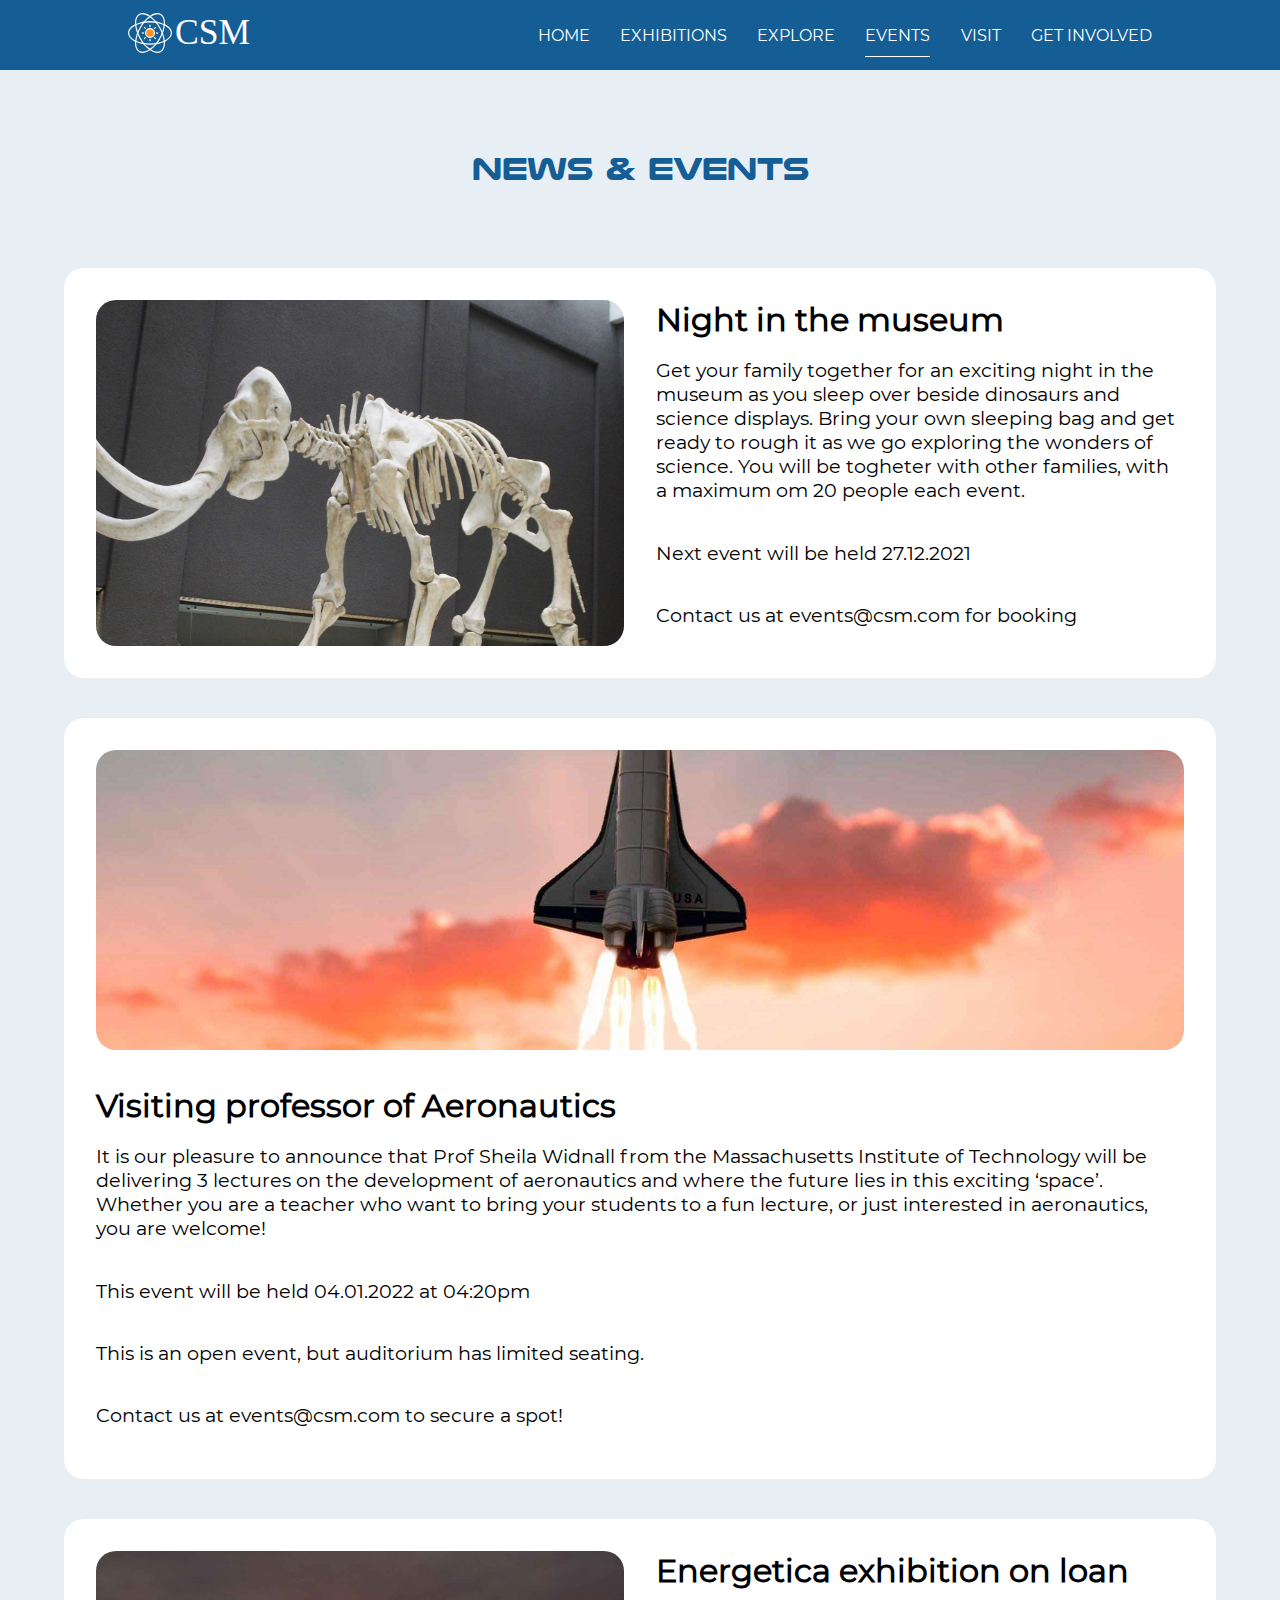
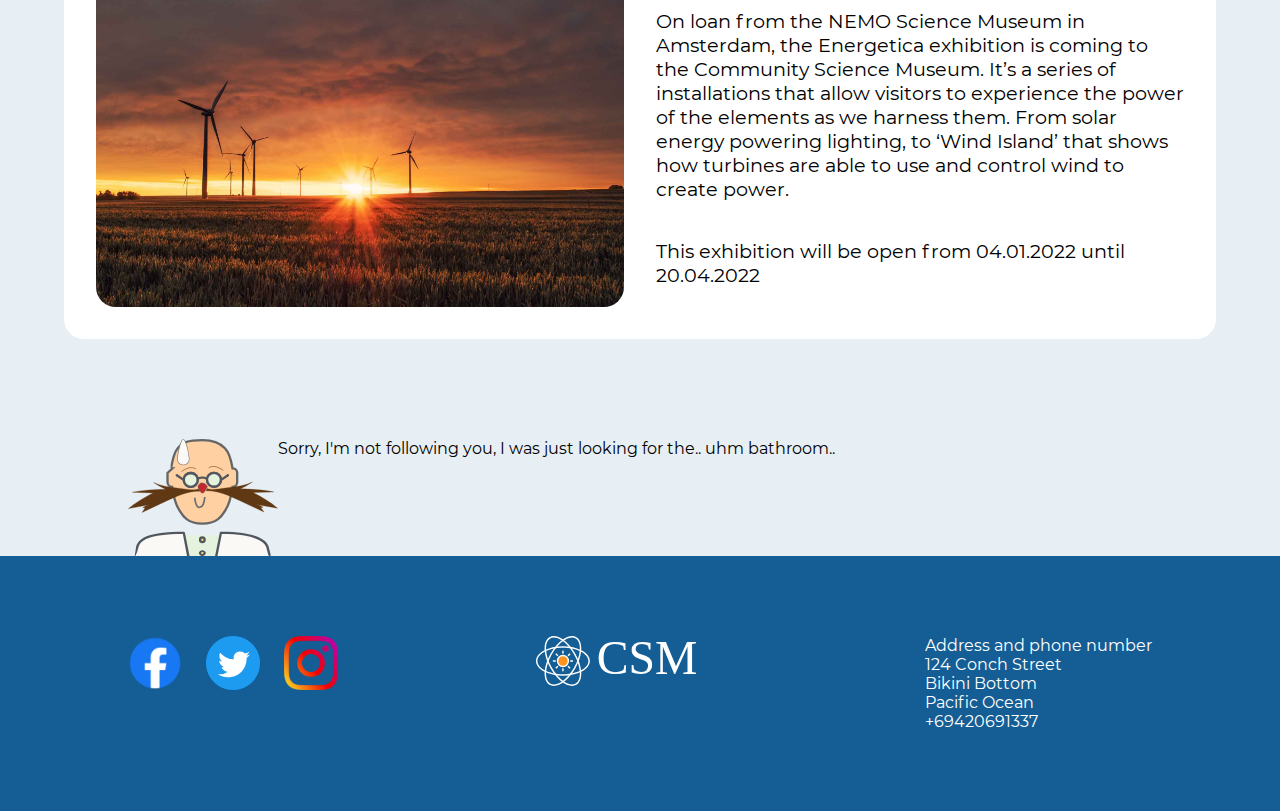
==== events.html @ e1aeaed3 "fuck" ====
<!DOCTYPE html>
<html lang="en">
<head>
    <meta charset="UTF-8">
    <meta http-equiv="X-UA-Compatible" content="IE=edge">
    <meta name="viewport" content="width=device-width, initial-scale=1.0">
    <meta name="description" content="Community science museum events page"/>
    <title>Community Science Museum | Events </title>
    <link rel="stylesheet" href="/stylesheet.css">
</head>
<body>
    <header>
        <a href="/index.html" class="logo"><img src="/svg/logo-1.svg" alt="csm logo"></a>
        <label for="checkbox" class="hamburger-icon"><img src="/svg/hamburger.svg" alt="hamburger menu"></label>
        <input type="checkbox" id="checkbox" name="checkbox">
        <nav>
            <ul class="nav-links">
                <li><a href="/index.html">Home</a></li>
                <li><a href="/exhibitions.html">Exhibitions</a></li>
                <li><a href="/explore.html">Explore</a></li>
                <li><a class="current" href="/events.html">Events</a></li>
                <li><a href="/visit.html">Visit</a></li>
                <li><a href="/get-involved.html">Get involved</a></li>
            </ul>
        </nav>
    </header>
    <section class="events-page">
        <h1>News & Events</h1>
        <div class="events-container">
            <div class="event-card-wrapper">
                <div class="night-at-museum events-card">
                    <div class="event-card-img">
                        <img src="/images/night-at-museum.jpg" alt="Skeleton of a mammuth">
                    </div>
                    <div class="events-text-wrap">
                        <h3>Night in the museum</h3>
                        <p>Get your family together for an exciting night in the museum as you sleep over beside dinosaurs and science displays. Bring your own sleeping bag and get ready to rough it as we go exploring the wonders of science. You will be togheter with other families, with a maximum om 20 people each event.</p>
                        <p>Next event will be held 27.12.2021</p>
                        <p>Contact us at events@csm.com for booking</p>
                    </div>
                </div>
                <div class="events-card visit-prof">
                    <div class="event-card-img visit-prof-img">
                        <img src="/images/visiting-prof.jpg" alt="Picture of a rocket">
                    </div>
                    <div class="events-text-wrap">
                        <h3>Visiting professor of Aeronautics</h3>
                       <p>It is our pleasure to announce that Prof Sheila Widnall from the Massachusetts Institute of Technology will be delivering 3 lectures on the development of aeronautics and where the future lies in this exciting ‘space’.
                        Whether you are a teacher who want to bring your students to a fun lecture, or just interested in aeronautics, you are welcome! </p>
                        <p>This event will be held 04.01.2022 at 04:20pm</p>
                        <p>This is an open event, but auditorium has limited seating.</p>
                        <p>Contact us at events@csm.com to secure a spot!</p>
                    </div>
                </div>
                <div class="events-card">
                    <div class="event-card-img">
                        <img src="/images/energy.jpg" alt="Skeleton of a mammuth">
                    </div>
                    <div class="events-text-wrap">
                        <h3>Energetica exhibition on loan</h3>
                        <p>On loan from the NEMO Science Museum in Amsterdam, the Energetica exhibition is coming to 
                            the Community Science Museum. It’s a series of installations that allow visitors to experience the 
                            power of the elements as we harness them. From solar energy powering lighting, to ‘Wind Island’ 
                            that shows how turbines are able to use and control wind to create power.</p>
                        <p>This exhibition will be open from 04.01.2022 until 20.04.2022</p>
                    </div>
                </div>
            </div>
        </div>
        <div class="dr-egghead-events">
            <img src="/svg/egghead-swetting.svg" alt="Drawing of Dr. Egghead">
            <p>Sorry, I'm not following you, I was just looking for the.. uhm bathroom..</p>
        </div>
    </section>
    <footer>
        <div class="footer-wrap">
            <div class="social-media-flex">
                <img src="/svg/f_logo_RGB-Blue_58.svg" alt="Facebook icon">
                <img src="/svg/Twitter social icons - circle - blue.svg" alt="Twitter icon">
                <img src="/svg/Instagram_Glyph_Gradient_RGB.svg" alt="Instagram icon">
            </div>
            <a href="/index.html"><img src="/svg/logo.svg" alt="Picture of CSM logo"></a>
            <div class="footer-text-wrap">
                <p>Address and phone number</p>
                <p>124 Conch Street</p>
                <p>Bikini Bottom</p>
                <p>Pacific Ocean</p>
                <p>+69420691337</p>
            </div>
        </div>
    </footer>
</body>
</html>
---- stylesheet.css ----
@font-face {
    font-family: 'nulshock';
    src: url(../fonts/nulshock\ bd.ttf);
}

@font-face {
    font-family: 'Montserrat';
    src: url(../fonts/Montserrat-Regular.ttf);
}

* {
    margin: 0;
    padding: 0;
    box-sizing: border-box;
    text-decoration: none;
    list-style: none;
}

li, a  {
    font-family: 'Montserrat';
    color: white;
    text-decoration: none;
    text-transform: uppercase;
}

p {
    font-family: 'Montserrat';
    color: white;
}

h1 {
    font-family: 'nulshock';
}

h2, .h1-blue {
    font-family: 'nulshock';
    font-size: 24px;
    color: #145E95;
}

h3 {
    font-family: 'Montserrat';
}

body {
    min-height: 100vh;
    width: 100%;
    overflow-x: hidden;
}

.email-underline {
    text-decoration: underline;
}

/* HEADER NAV */

header {
    background-color: #145E95;
    height: 70px;
    display: flex;
    align-items: center;
    justify-content: space-between;
    padding: 0 10%;
    position: relative;
  }

  .logo img {
      height: 40px;
  }
  
  nav {
    position: absolute;
    top: 70px;
    background: #145E95;
    width: 100%;  
    display: none;
    z-index: 1000;
    margin-left: -10%;
  }
  
  .nav-links {
      text-align: center;
      display: flex;
      flex-direction: column;
  }

  .nav-links a {
      padding: 12px 0px 11px;
      display: inline-block;
      width: 100%;
      height: 100%; 
  }

  .nav-links a:hover {
      border-bottom: 1px solid white;
  }

  .current {
    border-bottom: 1px solid white;
  }

  nav li {
    display: block;
    padding: 30px 30px;
  }

  #checkbox {
      display: none;
  }
  
  #checkbox:checked ~ nav {
    display: block;
  }

/* HOMEPAGE */

/* HOMEPAGE HERO */

.hero-home {
    background-color: #145E95;
    background-image: url(/images/bg-home.jpg);
    height: 715px;
    position: relative;
    overflow-y: visible;
}

.header-text {
    color: white;
    margin-left: 10%;
    padding: 60px 10px 0px 0px;
}

.header-text h1 {
    padding: 16px 0px 50px;
}

.speech-bubble {
    width: 30%;
    min-width: 277px;
    margin-left: 10%;
    position: relative;
}

.speech-bubble img {
    width: 100%;
    position: absolute;
}

.speech-text p {
    padding: 12px 0px;
}

.speech-text {
    position: absolute;
    margin: 0px 0px 0px 40px;
    width: 80%;
}

.speech-text span {
    font-family: 'nulshock';
    color: #FF931E;
}

.dr-egghead-1 {
    margin-top: 300px;
}

.blue-line {
    background-color: #97C0DE;
    height: 16px;
    position: relative;
    z-index: 0;
}

.moon-overflow {
    width: 100%;
    height: 100%;
    overflow: hidden;
}

.moon img {
    width: 100%;
    position: absolute;
    z-index: 999;
    margin: -50% 0% 0% 100%;
    max-width: 760px;
}

.moon {
    width: 60%;
    z-index: 999;
    position: relative;
}






/* HERO HOMEPAGE PART 2 */

.hero-below {
    background-color: #091E2E;
    height: 1000px;
    position: relative;
    width: 100%;
}

.hero-below-text {
    padding-top: 20%;
    width: 80%;
    max-width: 800px;
    margin-left: 10%;
    display: flex;
    flex-direction: column;
    gap: 40px;

}

.hero-below-text p {
    font-size: 20px;
}

.orion {
    width: 100%;
    display: none;
}

.orion img {
    width: 30%;
    position: absolute;
    right: 0;
    padding: 5% 10% 5% 0;
}

.speech-bubble-2 {
    position: absolute;
    padding-bottom: 200px;
    margin-left: 10%;
    margin-top: 10%;
}

.speech-bubble-2 img {
    width: 90%;
    margin: auto;
    min-width: 250px;
    max-width: 313px;
    position: absolute;
}

.speech-text-2 {
    display: flex;
    flex-direction: column;
    gap: 12px;
    padding: 10px;
    max-width: 313px;
}

.speech-text-2 p {
    font-size: 18px;
}



/* EASTER EGG */ 

#easter-egg {
    display: none;
}

.easter-egg {
    position: absolute;
    bottom: 0;
    margin-left: 10%;
}

.easter-egg img {
    margin-bottom: -5px;
}

.easter-egg label:hover {
    cursor: pointer;
}

.easter-egg p {
    display: none;
    width: 100px;
}

#easter-egg:checked + p {
    display: inline-block
}




/* HEADING EXHIBITIONS */

.heading-exhibitions {
    background-color: #DFF0FD;
    display: flex;
    flex-direction: row;
    justify-content: space-evenly;
    align-items: center;
    height: 100px;
}

.heading-exhibitions img {
    display: none;
    max-width: 150px;
}

/* EXHIBITION SECTION */

.exhibitions {
    display: flex;
    justify-content: space-evenly;
    flex-wrap: wrap-reverse;
    padding: 40px 0 40px 0;
    height: fit-content;
}

.card {
    width: 30%;
    min-width: 121.5px;
    margin: 19px;
    text-align: center;
}

.card p {
    color: black;
    font-family: 'Montserrat';
    padding: 16px 0;
    font-size: 24px;
}

.card-1 {
    order: 1;
}

.card-2 {
    order: 2;
}

.card-3 {
    order: 5;
    width: 100%;
}

.card-3 a img {
    width: 50%;
    max-width: 280px;
}

.card-4 {
    order: 4;
}

.card-5 {
    order: 3;
}

.exhibitions img {
    border-radius: 50%;
    width: 100%;
    filter: drop-shadow( #414141 0px 0px 15px);
}

.exhibitions img:hover {
    transform: scale(1.1);
}

/* NEWS AND EVENTS SECTION */

.news-and-events-section {
    background-color: #DFF0FD;
    text-align: center;
}

.news-and-events-section h2 {
    padding: 60px 0px 60px 0px;
}

.card-container {
    display: flex;
    flex-wrap: wrap;
    justify-content: space-between;
    padding: 0 10%;
    gap: 2em;
}

.news-card {
    background-color: white;
    flex: 1 1 calc(33.3% - 2em);
    width: 100%;
    text-align: left;
    padding: 30px;
    border-radius: 20px;
    position: relative;
    filter: drop-shadow( #8bb8d8 0px 0px 15px);
}

.news-card:hover {
    transform: scale(1.1);
}

.news-card img {
    width: 100%;
    border-radius: 20px;
    object-fit: cover;
}

.news-card p {
    color: black;
    font-size: 16px;
    padding-bottom: 60px;
    
}

.news-card a {
    color: black;
    text-decoration: underline;
    position: absolute;
    bottom: 30px;
    padding: 10px 10px 10px 0px;
}

.news-card h3 {
    font-size: 24px;
    margin: 24px 0px 24px;
}

/* DR EGGHEAD AT BOTTOM OF HOME PAGE */

.dr-egghead-bottom {
    background-color: #DFF0FD;
    padding-left: 10%;
    padding-top: 80px;
}

.speech-bubble-bottom {
    width: 90%;
    max-width: 250px;
    display: flex;
    flex-direction: column;
    position: relative;
}

.speech-bubble-bottom img {
    width: 100%;
    max-width: 250px;
    position: absolute;
}

.dr-egghead-bottom p {
    color: black;
    width: 100%;
    padding: 8px;
    z-index: 1000;
}

.dr-egghead-bottom a {
    color: black;
    text-decoration: underline;
}

.dr-egghead-bottom-img {
    margin-top: 100px;
    margin-bottom: -4px;
}

/* FOOTER */

footer {
    background-color: #145E95;
}

.footer-wrap {
    display: flex;
    justify-content: space-between;
    flex-wrap: wrap;
    align-items: flex-start;
    padding: 80px 10%;
    gap: 40px;
}

.social-media-flex {
    display: flex;
    flex-direction: row;
    gap: 24px;
}


/* EXPLORE PAGE */

.explore-hero {
    background-image: url(/images/explore.jpg);
    background-color: #091E2E;
    min-height: 950px;
    height: fit-content;
    background-position-x: -100px ;
    text-align: center;
    background-repeat: no-repeat;
    position: relative;
}

.explore-hero h1 {
    color: white;
    font-size: 40px;
    padding-top: 80px;
}

.text-container {
    text-align: left;
    max-width: 650px;
    margin: 80px auto 0px;
    background-color: #091E2E;
    padding: 32px;
}

.text-container h2 {
    color: white;
    font-family: 'Montserrat';
    text-transform: uppercase;
}

.text-container p {
    margin: 24px 0 0px;
    font-size: 20px;
}

/* HIDDEN DR. EGGHEAD */

.hidden-egghead-wrap {
    padding: 0 32px;
    max-width: 650px;
    margin: 0 auto 0px;
    display: flex;
    justify-content: space-between;
    position: relative;
    overflow: hidden;
}
.hidden-egghead-wrap label img {
    width: 110px;
    margin-top: 80px;
}

.hidden-egghead-wrap label img:hover {
    cursor: pointer;
    filter: brightness(1.5);
}

.egghead-revealed {
    display: none;
    margin-right: -30px;
}

#flashlight {
    display: none;
    position: relative;
    z-index: 1000;
}

.dark-egghead {
    margin-top: 4px;
    padding-top: 86px;
}

#flashlight:checked ~ .egghead-revealed {
    display: block;
}

#flashlight:checked ~ .dark-egghead {
    display: none;
}

/* FOR TEACHERS SECTION */

.for-teachers {
    background-color: #DFF0FD;
    padding: 80px 0 80px;
}

.for-teachers p, .for-researchers p{
    color: black;
    font-size: 20px;
    height: fit-content;
    margin-top: 24px;
}

.text-container-for-teachers, .text-container-for-researchers {
    text-align: left;
    max-width: 650px;
    padding: 32px;
    margin: 0 auto;
}

.for-teachers h2, .for-researchers h2 {
    font-family: 'Montserrat';
    color: black;
    padding-top: 40px;
    text-transform: uppercase;
}

.for-teachers img {
    display: block;
    margin: 0 auto;
    padding-top: 40px;
    width: 80%;
    max-width: 270px;
    padding-bottom: 32px;
}

/* FOR RESEARCHERS SECTION */

.for-researchers {
    background-color: #FAF9F5;
    padding: 100px 0 100px;
}

.for-researchers img {
    padding: 80px 0px 0px;
    width: 80%;
    max-width: 250px;
}

/* VISIT SECTION */


.hero-visit {
    background-image: url(/images/visit.jpg);
    height: 500px;
    background-repeat: no-repeat;
    background-size: cover;
}

.heading-visit {
    background-color: #FAF9F5;
    text-align: center;
}

.heading-visit h1 {
    color: #145E95;
    padding: 80px 0px;
    font-size: 40px;
}

.visit-information h3, .visit-information a {
    color: black;
}

.visit-card h3 {
    padding: 80px 0px 40px;
    font-size: 32px;
}

.visit-information p {
    color: black;
    margin: 1em 0px;
    font-size: 20px;
}

.visit-information {
    background-color: #FAF9F5;
    padding: 0 10% 120px;
}

.visit-flex-container {
    display: flex;
    flex-wrap: wrap;
    justify-content: space-evenly;
    margin: 0 auto;
    gap: 2em;
}

.visit-card {
    border-radius: 20px;
    text-align: center;
    flex: 1 1 calc(33.3% - 2em);
    padding: 0 3em 3em;
    min-width: 310px;
    width: 100%;
}

.visit-card:hover {
    transform: scale(1.1);
}

.visit-card a {
    text-decoration: underline;
    text-transform: none;
}

.visit-card-1 {
    background-color: #DFF0FD;
}

.visit-card-2 {
    background-color: #FFF4E8;
}

.visit-card-3 {
    background-color: #E9F4EC;
}

.visit-card-3 p, .visit-card-4 p, .visit-card-5 p, .visit-card-6 p {
    text-align: left;
}

.visit-card-4 {
    background-color: #F2F2F2;
}

.visit-card-5 {
    background-color: #FBFDE5;
}

.visit-card-6 {
    background-color: #DFF0FD;
}


/* EXHIBITIONS PAGE */

.hero-exhibitions {
    background-color: #091E2E;
    background-image: url(/images/exhibitions-bg-small.jpg);
    min-height: 500px;
    background-position-y: -50px;
}



/* COSMOLOGY SECTION */

.cosmo-section {
    background-image: url(/images/cosmo-bg.jpg);
    background-size: 40% 100%;
    background-repeat: repeat;
    background-position-x: -200px;
}

.cosmo-section p, .evolution-section p, .bioligy-section p, .robotics-section p, .ecology-section p {
    margin: 1em 0px;
    font-size: 20px;
}

.cosmo-section h3 {
    color: white;
    text-transform: uppercase;
    font-size: 24px;
}

.background {
    width: 90%;
    height: fit-content;
    margin: 0 auto;
}

.cosmology-background {
    background-color: #091E2E;
}

.flex-container {
    width: 80%;
    margin: auto;
    display: flex;
    flex-wrap: wrap;
    justify-content: space-evenly;
    gap: 24px;
    padding: 100px 0px 100px;  
}

.exhibit-img {
    height: fit-content;
    flex: 1 1 30%;
    max-width: 260px;
}

.exhibit-text-1 {
    flex: 1 1 70%;
    max-width: 500px;
}

.exhibit-text-2 {
    flex: 2 0 70%;
    max-width: 500px;
}

.exhibit-icon {
    flex: 1 1 30%;
    max-width: 300px;
}

.exhibit-img img {
    border-radius: 50%;
    filter: drop-shadow(#050e16 0 0 15px);
    display: block;
    margin: auto;
    width: 80%;
}

.cosmo-section .exhibit-img img {
    boder: 4px black solid;
}

.exhibit-icon img {
    display: block;
    margin: auto;
    width: 100%;
}


/* EVOLUTION SECTION */ 

.evolution-section {
    background-image: url(/images/evolution-bg.jpg);
    background-size: 40% 100%;
    background-repeat: repeat;
    background-position-x: -200px;
}

.evolution-background {
    background-color: #E9F4EC;
}

.evolution-section p, .bioligy-section p, .robotics-section p, .ecology-section p {
    color: black;
}

.evolution-section .exhibit-icon img, .bioligy-section .exhibit-icon img, .robotics-section .exhibit-icon img, .ecology-section .exhibit-icon img {
    width: 50%;
}

.evolution-section h3, .bioligy-section h3, .robotics-section h3, .ecology-section h3 {
    text-transform: uppercase;
    font-size: 24px;
}

/* BIOLIGY SECTION */

.bioligy-section {
    background-image: url(/images/bioligy-bg.jpg);
}

.bioligy-background {
    background-color: #FFF4E8;
}

/* ROBOTICS SECTION */

.robotics-section {
    background-image: url(/images/robotics-bg.jpg);
}

.robotics-background {
    background-color: #F2F2F2;
}


/* ECOLOGY SECTION */ 

.ecology-section {
    background-image: url(/images/turtle.jpg);
}

.ecology-background {
    background-color: #DFF0FD;
    height: fit-content;
}

.back-to-top, .back-to-top a {
    color: black;
    text-decoration: underline;
    text-align: center;
    padding: 40px;
}


/* NEWS AND EVENTS PAGE */

.events-container img {
    width: 100%;
    height: 100%;
    object-fit: cover;
    border-radius: 20px;
}

.events-page h3 {
    margin: 0;
    font-size: 32px;
}

.events-container p {
    color: black;
    font-size: 1.2rem;
    margin: 1em 0;
}

.events-page {
    background-color: #e7eff5;
}

.events-page h1 {
    padding: 80px 0 80px;
    text-align: center;
    color: #145E95;
}

.events-container {
    width: 90%;
    margin: auto;
}

.event-card-wrapper {
    display: flex;
    flex-direction: column;
    gap: 40px;
}

.events-card {
    display: flex;
    flex-direction: column;
    background-color: white;
    border-radius: 20px;
    padding: 1rem;
}

.event-card-img {
    padding: 1rem;
    flex: 1 1 50%;
}

.visit-prof-img img {
    max-height: 300px;
}

.events-text-wrap {
    padding: 1rem;
    display: flex;
    flex: 1 1 50%;
    flex-direction: column;
}

.dr-egghead-events {
    display: flex;
    width: 80%;
    margin: auto;
    padding-top: 100px;
}

.dr-egghead-events img {
    max-width: 150px;
}

.dr-egghead-events p {
    color: black;
}






@media (min-width: 400px) {
    .news-card {
        min-width: 280px;
    }

    .news-card img {
        height: 150px;
    }
}

@media (min-width: 600px) {
    .hero-exhibitions {
        background-image:url(/images/exhibitions-bg.jpg) ;
    }
}

  @media (min-width: 800px) {

    .speech-bubble {
        width: 372px;
        height: 394px;
        margin-left: 20%;
    }
    .dr-egghead-1 {
        transform: rotate(-90deg);
        margin-top: 0px;
        margin-left: 10%;
        
    }
    .speech-text p {
        font-size: 20px;
        padding-top: 18px;
    }

    .moon {
        bottom: 100px;
    }

    .hero-below {
        height: 900px;
    }

    .speech-bubble-2 {
        margin-top: 10%;
    }

    .orion {
        display: block;
    }

    .heading-exhibitions img {
        display: block;
    }

    .h1-blue {
        font-size: 32px;
    }

    h1, h2 {
        font-size: 32px;
    }

    .card {
        width: 15%;
    }

    .card-3 {
        order: 3;
    }

    .card-3 a img {
        width: 100%;
    }

    .dr-egghead-bottom {
        padding-left: 25%;
    }

    .speech-bubble-bottom, .speech-bubble-bottom img {
        max-width: 320px;
    }

    .speech-bubble-bottom p, .speech-bubble-bottom a {
        font-size: 20px;
    }

 

  }

  @media (min-width: 900px) {
    .moon {
        bottom: 200px;
    }

    .hero-below-text {
        padding-top: 15%;
    }


  }

  @media (min-width: 1000px) {

    .hamburger-icon {
        display: none;
    }
    .nav-links {
    flex-direction: row;
    justify-content: space-between;
    }
    nav li {
        padding: 0px;
    }
    nav {
        top: 0;
        position: inherit;
        display: block;
        width: 60%;
    }
    .events-card {
        flex-direction: row;
    }
    .visit-prof {
        flex-direction: column;
    }
}

  @media (min-width: 1300px) {
    .hero-below-text {
        padding-top: 10%;
    }
    .speech-bubble-2 {
        margin-top: 5%;
    }
        
    .news-card p {
        font-size: 20px;
    }
}

  @media (min-width: 1400px) {
    .moon {
        bottom: 50px;
    }
}
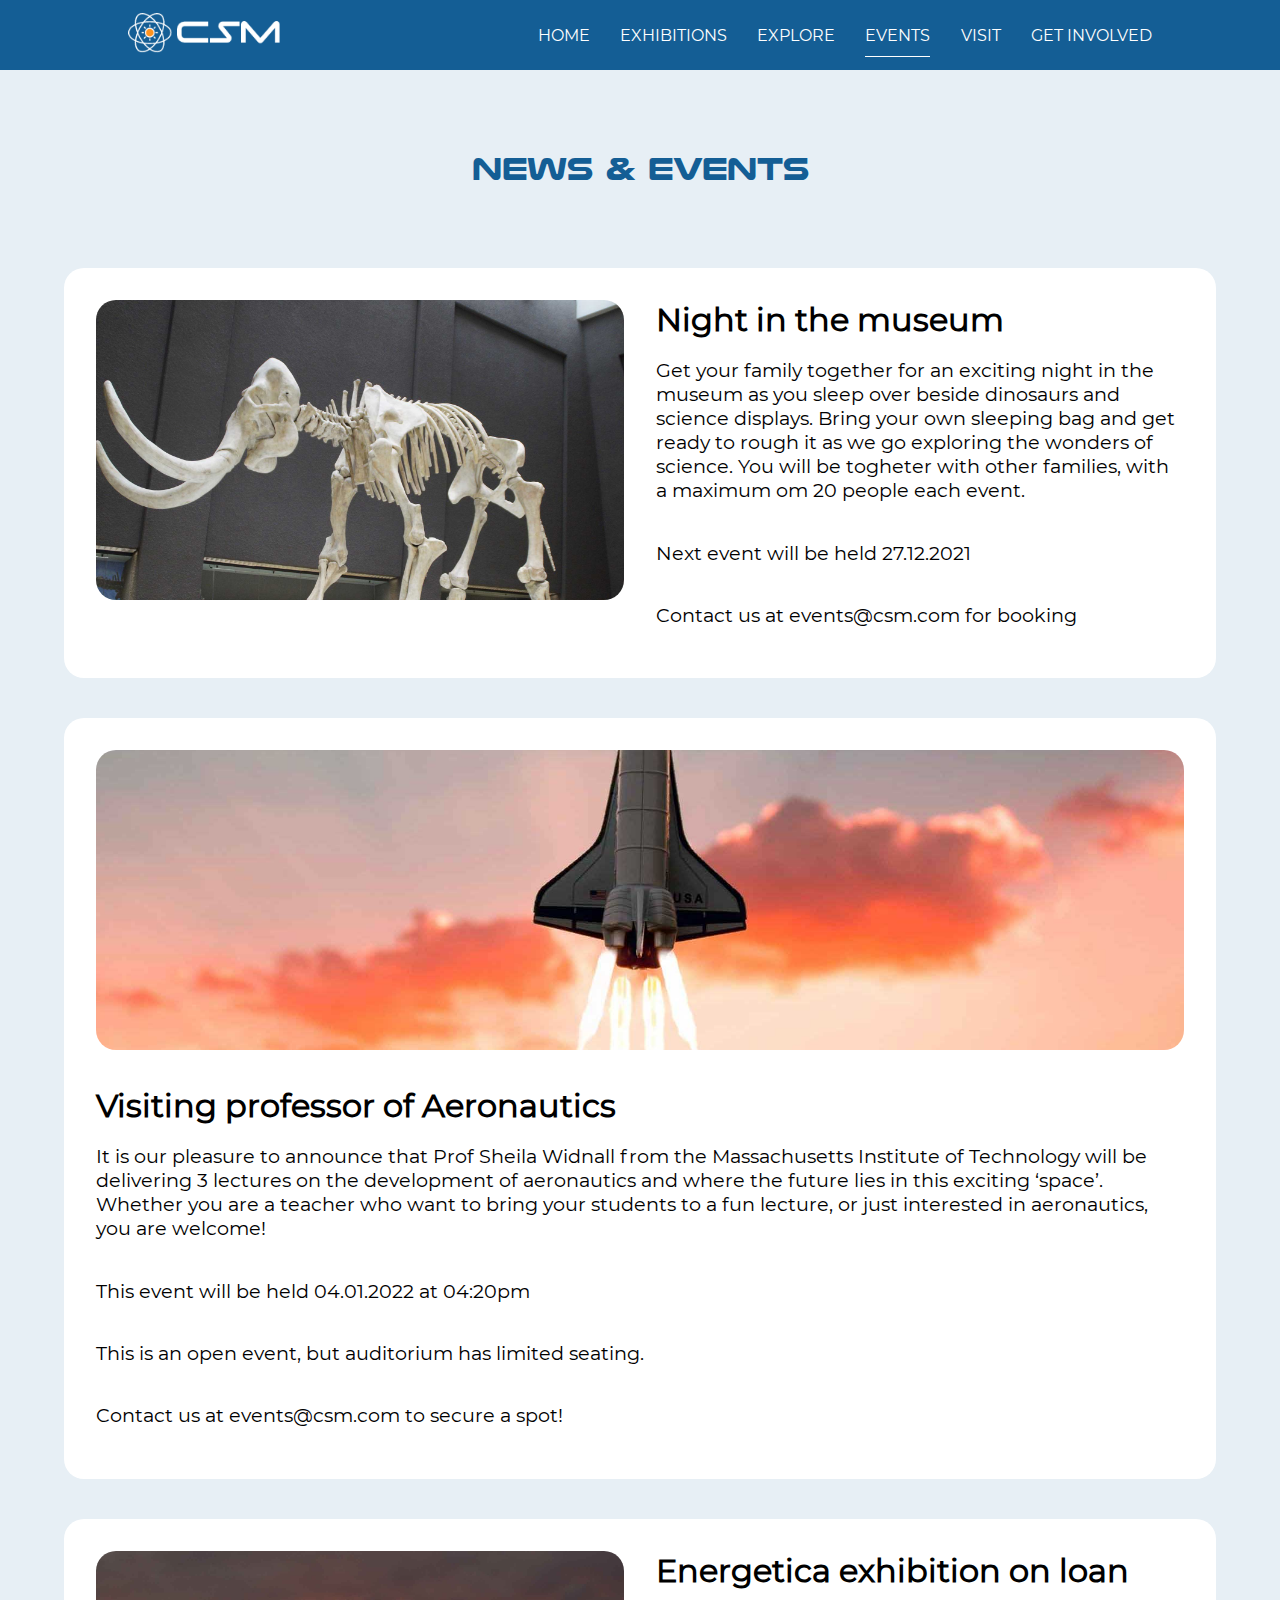
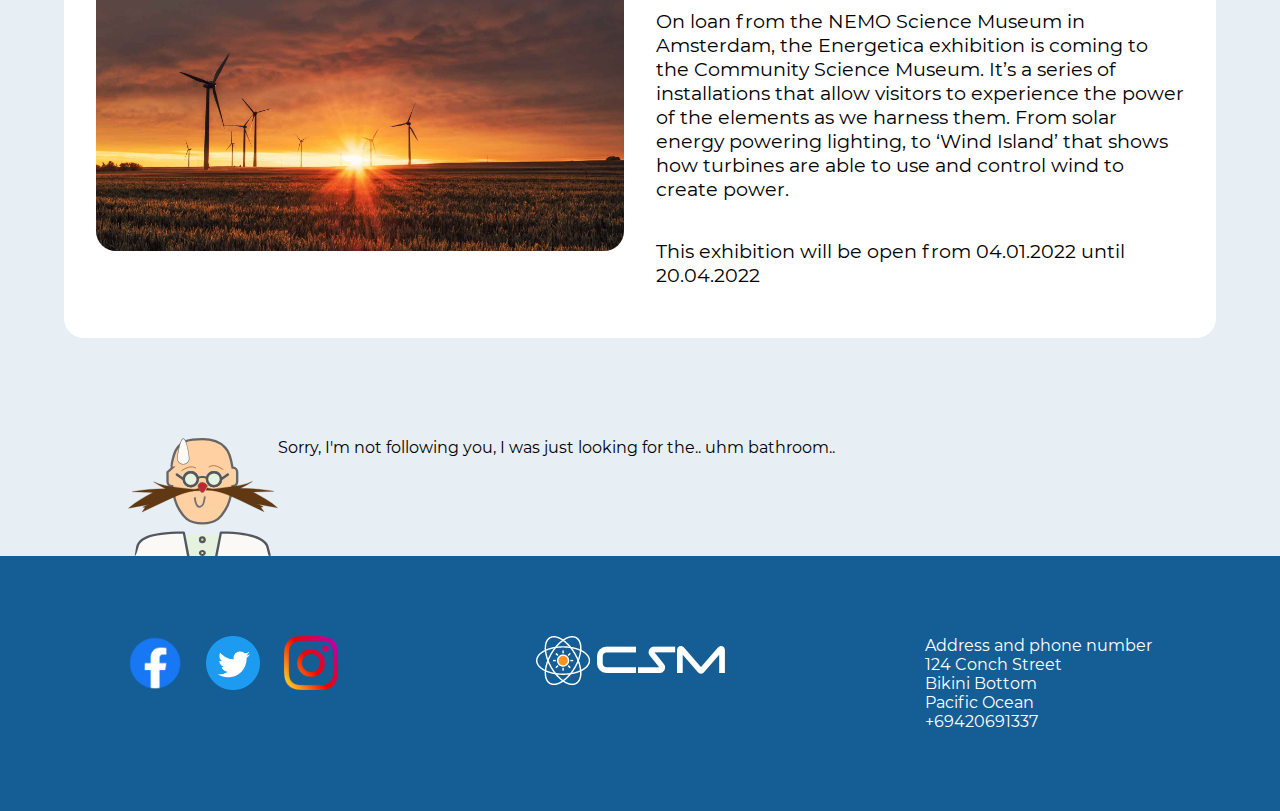
==== commit 47b06ddf: "logo" ====
--- a/events.html
+++ b/events.html
@@ -10,7 +10,7 @@
 </head>
 <body>
     <header>
-        <a href="/index.html" class="logo"><img src="/svg/logo-1.svg" alt="csm logo"></a>
+        <a href="/index.html" class="logo"><img src="/images/logo-img.png" alt="csm logo"></a>
         <label for="checkbox" class="hamburger-icon"><img src="/svg/hamburger.svg" alt="hamburger menu"></label>
         <input type="checkbox" id="checkbox" name="checkbox">
         <nav>
@@ -79,7 +79,7 @@
                 <img src="/svg/Twitter social icons - circle - blue.svg" alt="Twitter icon">
                 <img src="/svg/Instagram_Glyph_Gradient_RGB.svg" alt="Instagram icon">
             </div>
-            <a href="/index.html"><img src="/svg/logo.svg" alt="Picture of CSM logo"></a>
+            <a href="/index.html"><img src="/images/logo-img.png" alt="Picture of CSM logo"></a>
             <div class="footer-text-wrap">
                 <p>Address and phone number</p>
                 <p>124 Conch Street</p>
--- a/stylesheet.css
+++ b/stylesheet.css
@@ -884,6 +884,7 @@
     height: 100%;
     object-fit: cover;
     border-radius: 20px;
+    max-height: 300px;
 }
 
 .events-page h3 {
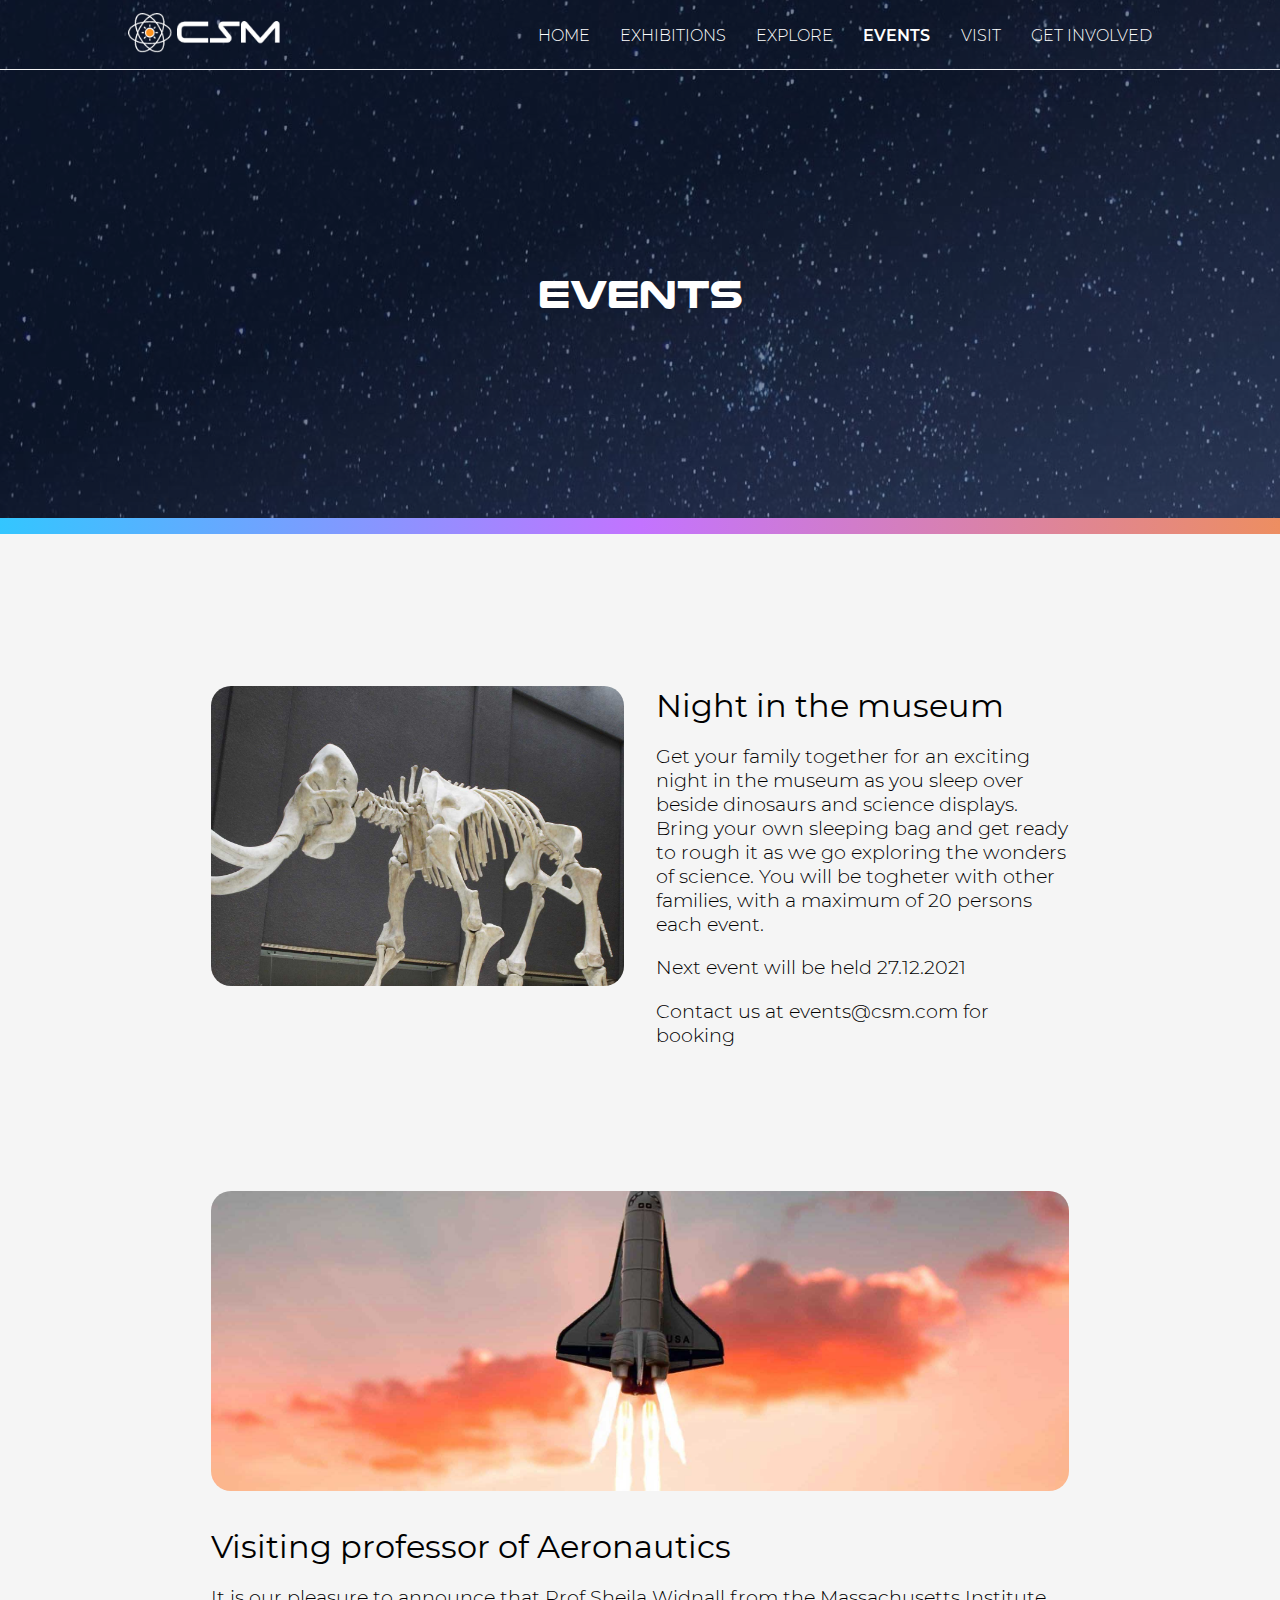
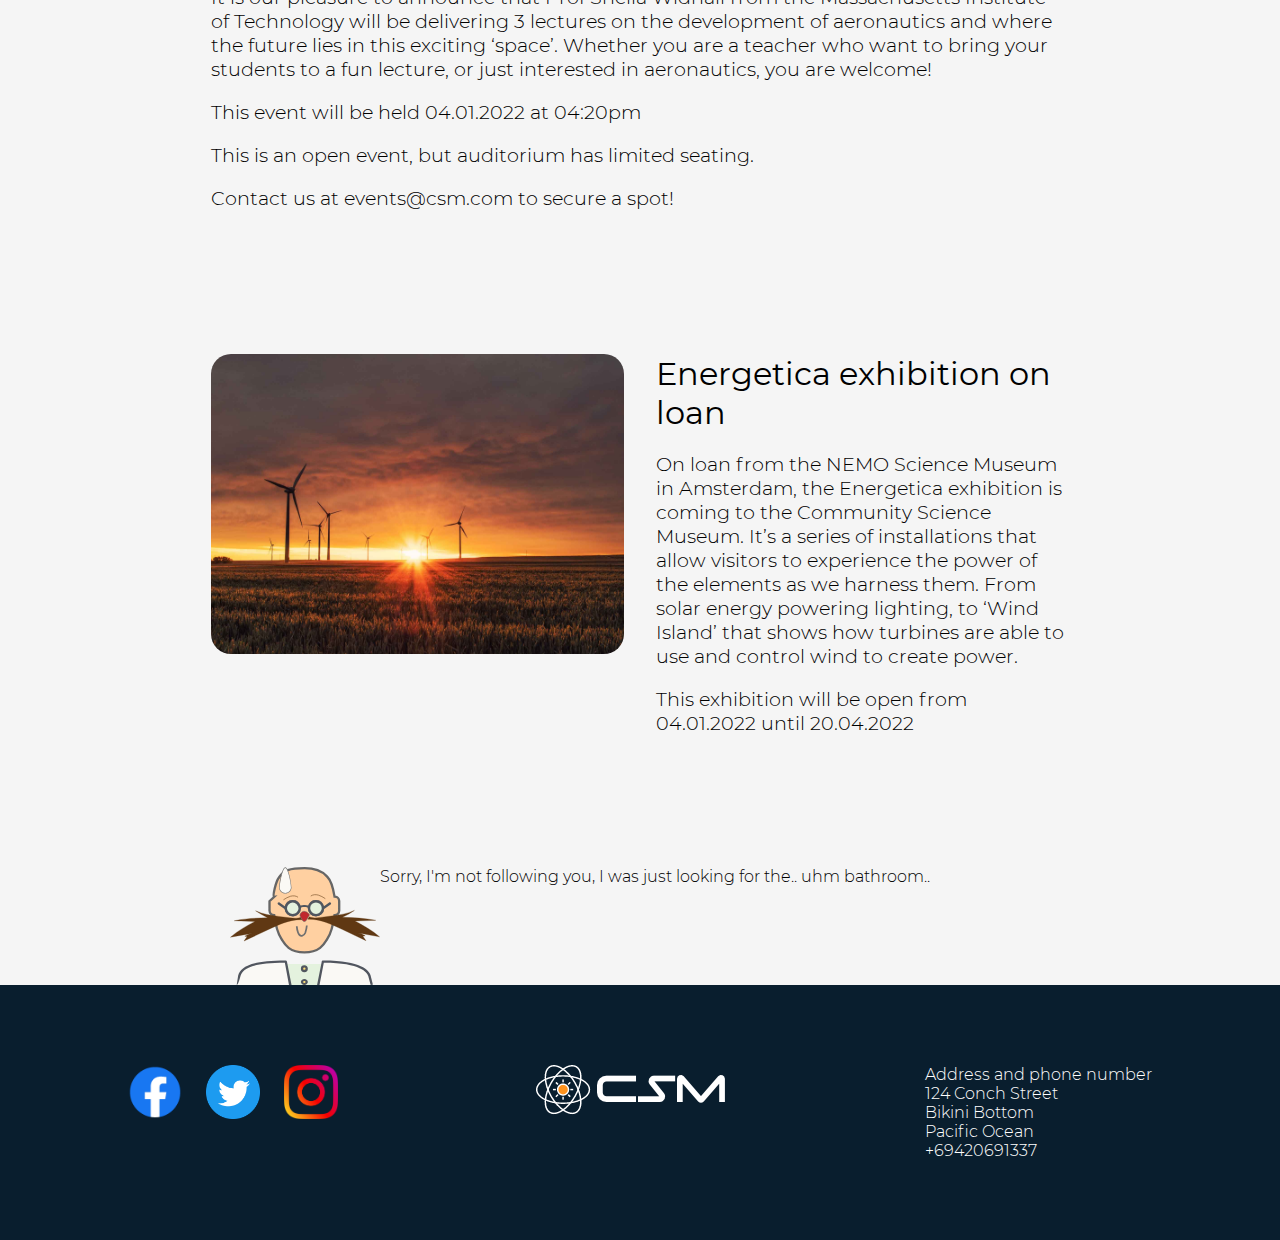
==== commit fc01dd07: "Thats better" ====
--- a/events.html
+++ b/events.html
@@ -24,8 +24,12 @@
             </ul>
         </nav>
     </header>
+    <section class="hero">
+        <div class="hero-text"><h1>Events</h1></div>
+    </section>
+    <div class="blue-line">
+    </div>
     <section class="events-page">
-        <h1>News & Events</h1>
         <div class="events-container">
             <div class="event-card-wrapper">
                 <div class="night-at-museum events-card">
@@ -34,7 +38,7 @@
                     </div>
                     <div class="events-text-wrap">
                         <h3>Night in the museum</h3>
-                        <p>Get your family together for an exciting night in the museum as you sleep over beside dinosaurs and science displays. Bring your own sleeping bag and get ready to rough it as we go exploring the wonders of science. You will be togheter with other families, with a maximum om 20 people each event.</p>
+                        <p>Get your family together for an exciting night in the museum as you sleep over beside dinosaurs and science displays. Bring your own sleeping bag and get ready to rough it as we go exploring the wonders of science. You will be togheter with other families, with a maximum of 20 persons each event.</p>
                         <p>Next event will be held 27.12.2021</p>
                         <p>Contact us at events@csm.com for booking</p>
                     </div>
--- a/stylesheet.css
+++ b/stylesheet.css
@@ -5,7 +5,23 @@
 
 @font-face {
     font-family: 'Montserrat';
-    src: url(../fonts/Montserrat-Regular.ttf);
+    src: url(/fonts/Montserrat-Light.ttf);
+    font-weight: normal;
+    font-style: normal;
+}
+
+@font-face {
+    font-family: 'Montserrat';
+    src: url(/fonts/Montserrat-Regular.ttf);
+    font-weight: 500;
+    font-style: normal;
+}
+
+@font-face {
+    font-family: 'Montserrat';
+    src: url(/fonts/Montserrat-SemiBold.ttf);
+    font-weight: bold;
+    font-style: normal;
 }
 
 * {
@@ -26,16 +42,20 @@
 p {
     font-family: 'Montserrat';
     color: white;
+    font-weight: normal;
 }
 
 h1 {
     font-family: 'nulshock';
-}
-
-h2, .h1-blue {
-    font-family: 'nulshock';
-    font-size: 24px;
-    color: #145E95;
+    color: white;
+    font-size: 32px;
+}
+
+h2 {
+    font-family: 'Montserrat';
+    font-size: 32px;
+    color: black;
+    text-transform: uppercase;
 }
 
 h3 {
@@ -52,16 +72,18 @@
     text-decoration: underline;
 }
 
-/* HEADER NAV */
+/* ------------------------ HEADER NAV ---------------------------- */
 
 header {
-    background-color: #145E95;
+    background-color: #091E2E;
+    background-image: url(/images/hero-bg-star.png);
     height: 70px;
     display: flex;
     align-items: center;
     justify-content: space-between;
     padding: 0 10%;
     position: relative;
+    border-bottom: 1px solid whitesmoke;
   }
 
   .logo img {
@@ -70,8 +92,8 @@
   
   nav {
     position: absolute;
+    background-image: url(/images/hero-bg-star.png);
     top: 70px;
-    background: #145E95;
     width: 100%;  
     display: none;
     z-index: 1000;
@@ -92,11 +114,11 @@
   }
 
   .nav-links a:hover {
-      border-bottom: 1px solid white;
+      transform: scale(1.2);
   }
 
   .current {
-    border-bottom: 1px solid white;
+    font-weight: bold;
   }
 
   nav li {
@@ -112,13 +134,14 @@
     display: block;
   }
 
-/* HOMEPAGE */
+/* ----------------------------- HOMEPAGE ------------------------- */
 
 /* HOMEPAGE HERO */
 
 .hero-home {
-    background-color: #145E95;
-    background-image: url(/images/bg-home.jpg);
+    background-color: ;
+    background-image: url(/images/hero-bg-star.png);
+    background-size: cover;
     height: 715px;
     position: relative;
     overflow-y: visible;
@@ -166,7 +189,8 @@
 }
 
 .blue-line {
-    background-color: #97C0DE;
+    background-color: #F2F2F2;
+    background: linear-gradient(0.75turn, #ed8e61, #c373ff, #33c6ff);
     height: 16px;
     position: relative;
     z-index: 0;
@@ -297,7 +321,7 @@
 /* HEADING EXHIBITIONS */
 
 .heading-exhibitions {
-    background-color: #DFF0FD;
+    background: linear-gradient(0.75turn, #ed8e61, #c373ff, #33c6ff);
     display: flex;
     flex-direction: row;
     justify-content: space-evenly;
@@ -310,14 +334,20 @@
     max-width: 150px;
 }
 
+.heading-exhibitions h2 {
+    color: black;
+    text-align: center;
+}
+
 /* EXHIBITION SECTION */
 
 .exhibitions {
     display: flex;
     justify-content: space-evenly;
     flex-wrap: wrap-reverse;
-    padding: 40px 0 40px 0;
+    padding: 120px 0 120px 0;
     height: fit-content;
+    background-color: ghostwhite;
 }
 
 .card {
@@ -330,6 +360,7 @@
 .card p {
     color: black;
     font-family: 'Montserrat';
+    font-weight: 500;
     padding: 16px 0;
     font-size: 24px;
 }
@@ -373,12 +404,15 @@
 /* NEWS AND EVENTS SECTION */
 
 .news-and-events-section {
-    background-color: #DFF0FD;
+    background-color: #091E2E;
+    background-image: radial-gradient( #1a4464, #091E2E);
     text-align: center;
+    padding-bottom: 80px;
 }
 
 .news-and-events-section h2 {
-    padding: 60px 0px 60px 0px;
+    padding: 80px 0px 80px 0px;
+    color: white;
 }
 
 .card-container {
@@ -397,7 +431,6 @@
     padding: 30px;
     border-radius: 20px;
     position: relative;
-    filter: drop-shadow( #8bb8d8 0px 0px 15px);
 }
 
 .news-card:hover {
@@ -430,10 +463,82 @@
     margin: 24px 0px 24px;
 }
 
+/* GET INVOLVED */
+
+.get-involved {
+    background-color: #091E2E;
+    background-image: radial-gradient( #1a4464, #091E2E);
+    text-align: center;
+    padding: 0 10%;
+}
+
+.get-involved p {
+    color: black;
+    font-size: 20px;
+    text-align: left;
+}
+
+.get-involved h2 {
+    color: white;
+    padding: 80px 0px 80px;
+}
+
+.get-involved-flex {
+    display: flex;
+    flex-wrap: wrap;
+    flex-direction: column;
+    gap: 2em;
+    justify-content: space-between;
+}
+
+.get-involved-card {
+    flex: 0 1 30%;
+    border-radius: 20px;
+    padding: 2em;
+}
+
+.get-involved-card:hover {
+    transform: scale(1.1);
+}
+
+.get-involved-card h3 {
+    margin-bottom: 1em;
+    font-size: 24px;
+    text-transform: uppercase;
+}
+
+.support {
+    background-color: #FFF4E8;
+}
+
+.volenteer {
+    background-color: #DFF0FD;
+}
+
+.internship {
+    background-color: #E9F4EC;
+}
+
+.get-involved-contact {
+    display: flex;
+    justify-content: center;
+}
+
+.contact-mail {
+    background: linear-gradient(0.75turn, #ed8e61, #c373ff, #33c6ff);
+    padding: 2em;
+    border-radius: 20px;
+    margin: 80px auto 120px;
+}
+
+.contact-mail p {
+    font-weight: 500;
+}
+
 /* DR EGGHEAD AT BOTTOM OF HOME PAGE */
 
 .dr-egghead-bottom {
-    background-color: #DFF0FD;
+    background-color: ghostwhite;
     padding-left: 10%;
     padding-top: 80px;
 }
@@ -472,7 +577,7 @@
 /* FOOTER */
 
 footer {
-    background-color: #145E95;
+    background-color: #091E2E;
 }
 
 .footer-wrap {
@@ -491,20 +596,30 @@
 }
 
 
-/* EXPLORE PAGE */
-
-.explore-hero {
+/* ----------------------------- EXPLORE PAGE ------------------------- */
+
+.hero {
+    background-color: #091E2E;
+    background-image:url(/images/hero-bg-star.png);
+}
+
+.hero-text {
+    padding: 200px 0 200px;
+    text-align: center;
+}
+
+.for-kids {
     background-image: url(/images/explore.jpg);
     background-color: #091E2E;
-    min-height: 950px;
     height: fit-content;
     background-position-x: -100px ;
     text-align: center;
     background-repeat: no-repeat;
     position: relative;
-}
-
-.explore-hero h1 {
+    padding-top: 120px;
+}
+
+.for-kids h1 {
     color: white;
     font-size: 40px;
     padding-top: 80px;
@@ -513,7 +628,7 @@
 .text-container {
     text-align: left;
     max-width: 650px;
-    margin: 80px auto 0px;
+    margin: 0px auto 0px;
     background-color: #091E2E;
     padding: 32px;
 }
@@ -577,7 +692,7 @@
 /* FOR TEACHERS SECTION */
 
 .for-teachers {
-    background-color: #DFF0FD;
+    background-color: ghostwhite;
     padding: 80px 0 80px;
 }
 
@@ -614,7 +729,7 @@
 /* FOR RESEARCHERS SECTION */
 
 .for-researchers {
-    background-color: #FAF9F5;
+    background-color: ghostwhite;
     padding: 100px 0 100px;
 }
 
@@ -627,24 +742,6 @@
 /* VISIT SECTION */
 
 
-.hero-visit {
-    background-image: url(/images/visit.jpg);
-    height: 500px;
-    background-repeat: no-repeat;
-    background-size: cover;
-}
-
-.heading-visit {
-    background-color: #FAF9F5;
-    text-align: center;
-}
-
-.heading-visit h1 {
-    color: #145E95;
-    padding: 80px 0px;
-    font-size: 40px;
-}
-
 .visit-information h3, .visit-information a {
     color: black;
 }
@@ -662,7 +759,7 @@
 
 .visit-information {
     background-color: #FAF9F5;
-    padding: 0 10% 120px;
+    padding: 120px 10% 160px;
 }
 
 .visit-flex-container {
@@ -720,14 +817,7 @@
 }
 
 
-/* EXHIBITIONS PAGE */
-
-.hero-exhibitions {
-    background-color: #091E2E;
-    background-image: url(/images/exhibitions-bg-small.jpg);
-    min-height: 500px;
-    background-position-y: -50px;
-}
+/* ----------------------- EXHIBITIONS PAGE ----------------------- */
 
 
 
@@ -877,7 +967,7 @@
 }
 
 
-/* NEWS AND EVENTS PAGE */
+/* ------------------------ NEWS AND EVENTS PAGE ----------------------- */
 
 .events-container img {
     width: 100%;
@@ -890,22 +980,24 @@
 .events-page h3 {
     margin: 0;
     font-size: 32px;
+    font-weight: 500;
 }
 
 .events-container p {
     color: black;
     font-size: 1.2rem;
-    margin: 1em 0;
+    margin: 1em 0 0;
 }
 
 .events-page {
-    background-color: #e7eff5;
+    background: whitesmoke;
+    padding: 120px 10% 0px;
 }
 
 .events-page h1 {
     padding: 80px 0 80px;
     text-align: center;
-    color: #145E95;
+    color: #091E2E;
 }
 
 .events-container {
@@ -916,13 +1008,12 @@
 .event-card-wrapper {
     display: flex;
     flex-direction: column;
-    gap: 40px;
+    gap: 80px;
 }
 
 .events-card {
     display: flex;
     flex-direction: column;
-    background-color: white;
     border-radius: 20px;
     padding: 1rem;
 }
@@ -960,7 +1051,7 @@
 
 
 
-
+/* ------------------------ MEDIA QUERIES ------------------------ */
 
 
 @media (min-width: 400px) {
@@ -970,12 +1061,6 @@
 
     .news-card img {
         height: 150px;
-    }
-}
-
-@media (min-width: 600px) {
-    .hero-exhibitions {
-        background-image:url(/images/exhibitions-bg.jpg) ;
     }
 }
 
@@ -1022,7 +1107,7 @@
     }
 
     h1, h2 {
-        font-size: 32px;
+        font-size: 40px;
     }
 
     .card {
@@ -1082,6 +1167,7 @@
         position: inherit;
         display: block;
         width: 60%;
+        background: transparent;
     }
     .events-card {
         flex-direction: row;
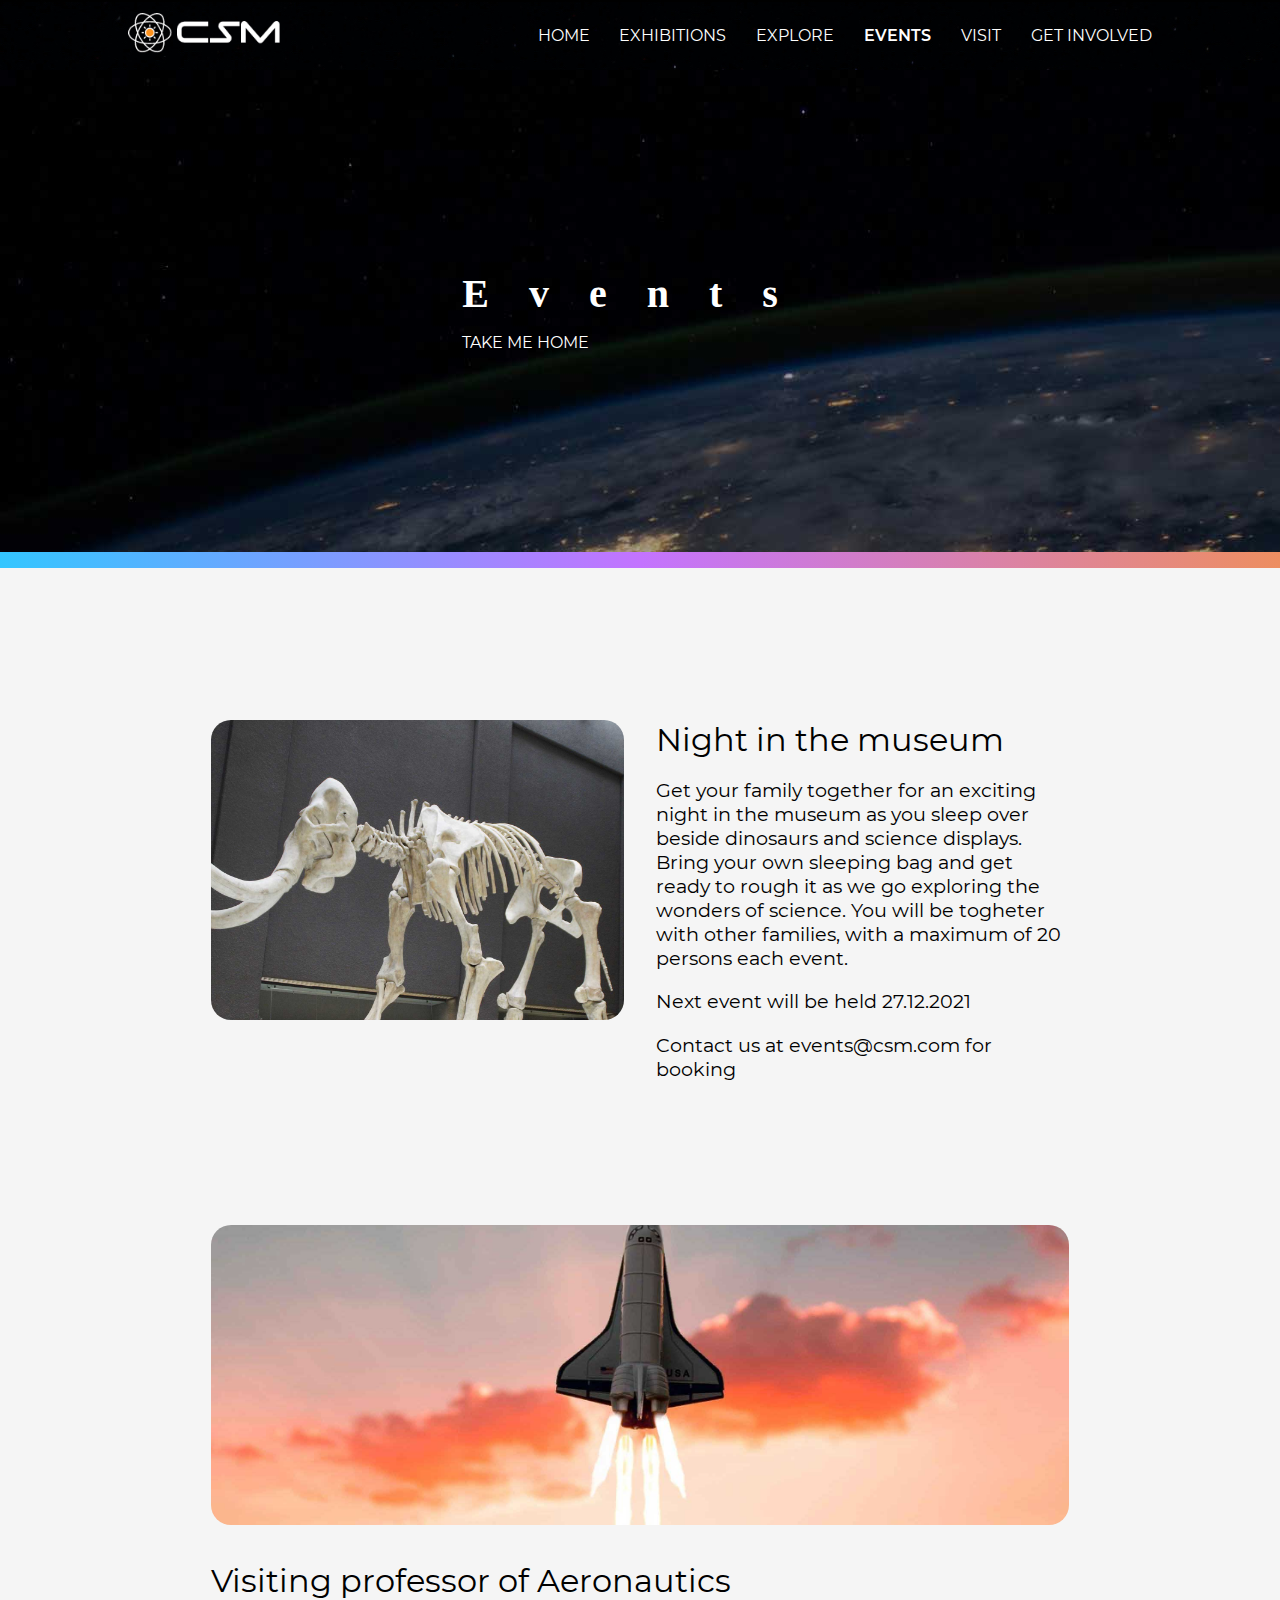
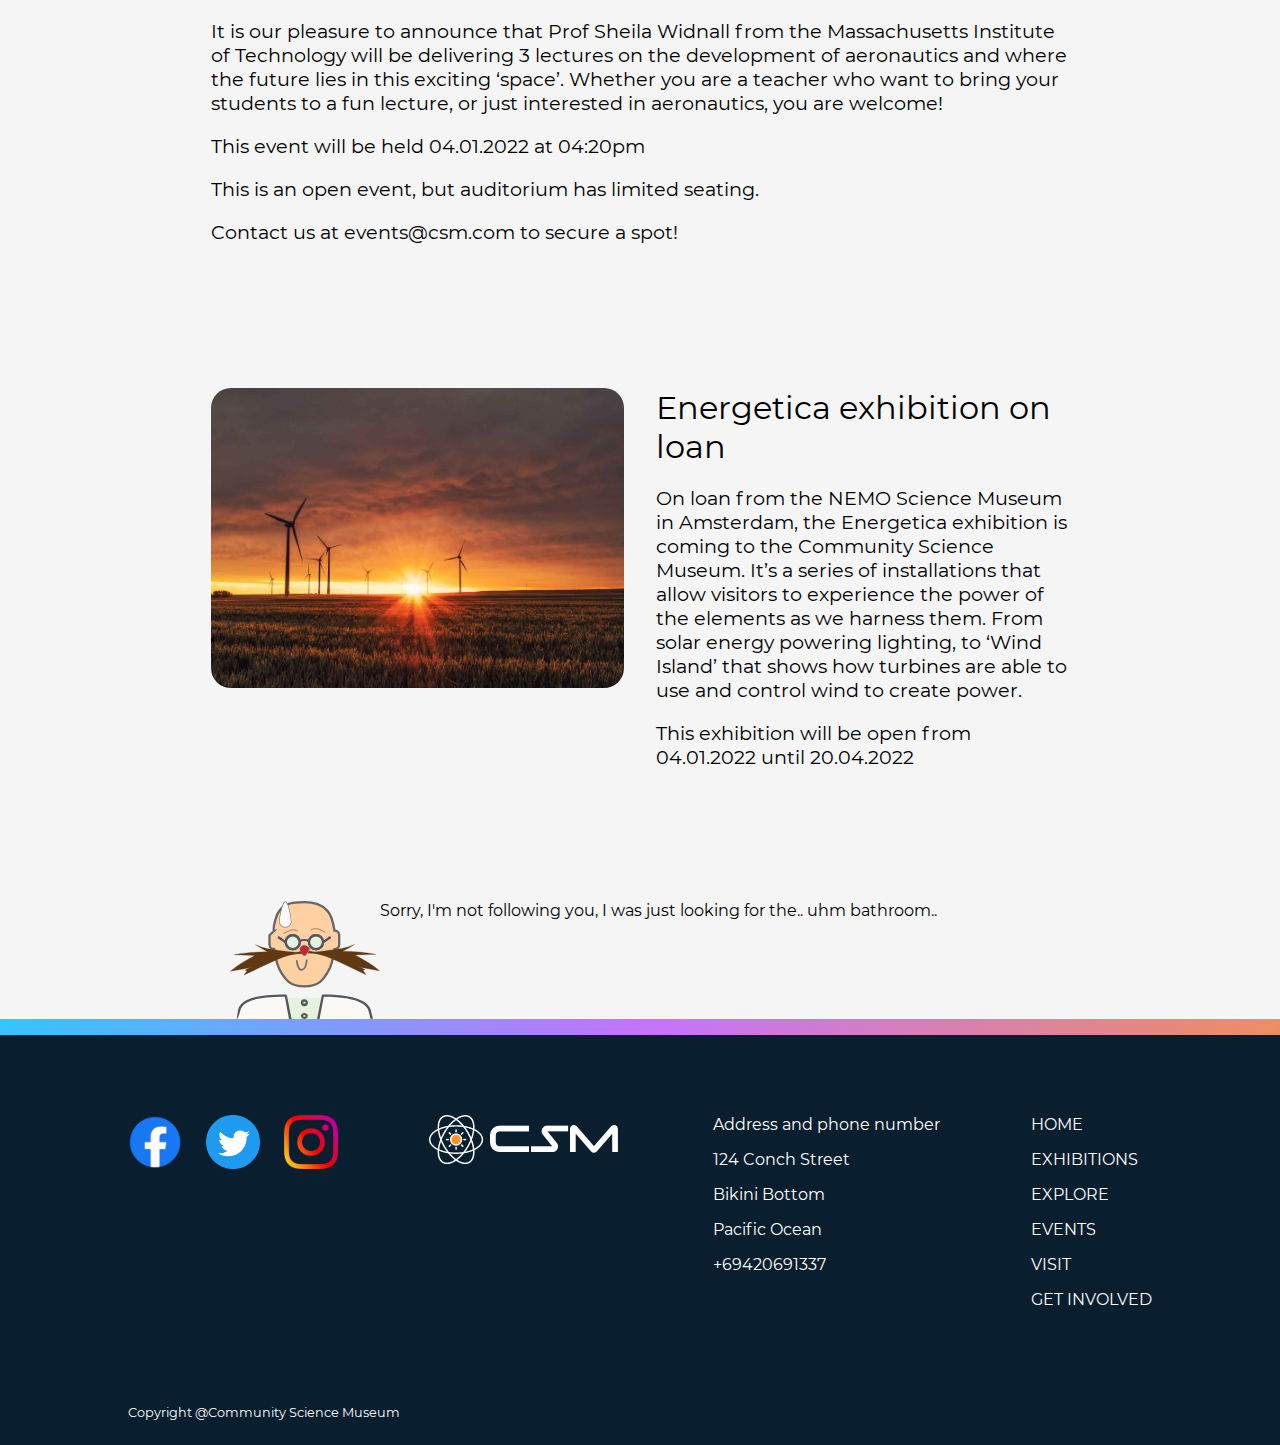
==== commit 4f96a6ee: "Ye buddy" ====
--- a/events.html
+++ b/events.html
@@ -5,7 +5,7 @@
     <meta http-equiv="X-UA-Compatible" content="IE=edge">
     <meta name="viewport" content="width=device-width, initial-scale=1.0">
     <meta name="description" content="Community science museum events page"/>
-    <title>Community Science Museum | Events </title>
+    <title>Community Science Museum | Events</title>
     <link rel="stylesheet" href="/stylesheet.css">
 </head>
 <body>
@@ -25,7 +25,9 @@
         </nav>
     </header>
     <section class="hero">
-        <div class="hero-text"><h1>Events</h1></div>
+        <div class="hero-text"><h1>Events</h1>
+            <a href="/index.html">Take me home</a>
+        </div>
     </section>
     <div class="blue-line">
     </div>
@@ -76,6 +78,8 @@
             <p>Sorry, I'm not following you, I was just looking for the.. uhm bathroom..</p>
         </div>
     </section>
+    <div class="blue-line">
+    </div>
     <footer>
         <div class="footer-wrap">
             <div class="social-media-flex">
@@ -91,7 +95,16 @@
                 <p>Pacific Ocean</p>
                 <p>+69420691337</p>
             </div>
+            <div class="footer-links">
+                <a href="/index.html">Home</a>
+                <a href="/exhibitions.html">Exhibitions</a>
+                <a href="/explore.html">Explore</a>
+                <a href="/events.html">Events</a>
+                <a href="/visit.html">Visit</a>
+                <a href="/get-involved.html">Get involved</a>
+            </div>
         </div>
+        <p class="copyright">Copyright @Community Science Museum</p>
     </footer>
 </body>
 </html>--- a/stylesheet.css
+++ b/stylesheet.css
@@ -1,10 +1,10 @@
 @font-face {
-    font-family: 'nulshock';
+    font-family: 'nulshock', Verdana, Tahoma, sans-serif;
     src: url(../fonts/nulshock\ bd.ttf);
 }
 
 @font-face {
-    font-family: 'Montserrat';
+    font-family: 'Montserrat', Verdana, Tahoma, sans-serif;
     src: url(/fonts/Montserrat-Light.ttf);
     font-weight: normal;
     font-style: normal;
@@ -33,10 +33,14 @@
 }
 
 li, a  {
-    font-family: 'Montserrat';
+    font-family: 'Montserrat', Verdana, Tahoma, sans-serif;
     color: white;
     text-decoration: none;
     text-transform: uppercase;
+}
+
+a:hover {
+    cursor: pointer;
 }
 
 p {
@@ -66,6 +70,7 @@
     min-height: 100vh;
     width: 100%;
     overflow-x: hidden;
+    background-color: whitesmoke;
 }
 
 .email-underline {
@@ -76,14 +81,13 @@
 
 header {
     background-color: #091E2E;
-    background-image: url(/images/hero-bg-star.png);
+    background-image: url(/images/nav-space.jpg);
     height: 70px;
     display: flex;
     align-items: center;
     justify-content: space-between;
     padding: 0 10%;
     position: relative;
-    border-bottom: 1px solid whitesmoke;
   }
 
   .logo img {
@@ -92,7 +96,7 @@
   
   nav {
     position: absolute;
-    background-image: url(/images/hero-bg-star.png);
+    background-image: url(/images/nav-space.jpg);
     top: 70px;
     width: 100%;  
     display: none;
@@ -134,13 +138,56 @@
     display: block;
   }
 
+/* ------------------------- FOOTER ------------------------- */
+
+footer {
+    background-color: #091E2E;
+}
+
+.footer-wrap {
+    display: flex;
+    justify-content: space-evenly;
+    align-items: center;
+    flex-direction: column;
+    padding: 80px 10%;
+    gap: 40px;
+}
+
+.footer-text-wrap p {
+    padding-bottom: 1em;
+    text-align: center;
+}
+
+.social-media-flex {
+    display: flex;
+    flex-direction: row;
+    gap: 24px;
+}
+
+.copyright {
+    font-size: 0.8em;
+    padding-left: 10%;
+    padding-bottom: 2em;
+}
+
+.footer-links {
+    display: flex;
+    flex-direction: column;
+    text-align: center;
+}
+
+.footer-links a {
+    padding-bottom: 1em;
+    width: 100%;
+}
+
 /* ----------------------------- HOMEPAGE ------------------------- */
 
 /* HOMEPAGE HERO */
 
 .hero-home {
-    background-color: ;
-    background-image: url(/images/hero-bg-star.png);
+    background-color: #091E2E;
+    background-image: url(/images/hero-home-space.jpg);
     background-size: cover;
     height: 715px;
     position: relative;
@@ -153,8 +200,13 @@
     padding: 60px 10px 0px 0px;
 }
 
+.header-text h3 {
+    font-weight: lighter;
+    font-size: 20px;
+}
+
 .header-text h1 {
-    padding: 16px 0px 50px;
+    padding: 16px 0px 38px;
 }
 
 .speech-bubble {
@@ -189,7 +241,6 @@
 }
 
 .blue-line {
-    background-color: #F2F2F2;
     background: linear-gradient(0.75turn, #ed8e61, #c373ff, #33c6ff);
     height: 16px;
     position: relative;
@@ -347,7 +398,7 @@
     flex-wrap: wrap-reverse;
     padding: 120px 0 120px 0;
     height: fit-content;
-    background-color: ghostwhite;
+    background-color: whitesmoke;
 }
 
 .card {
@@ -407,11 +458,11 @@
     background-color: #091E2E;
     background-image: radial-gradient( #1a4464, #091E2E);
     text-align: center;
-    padding-bottom: 80px;
+    padding-bottom: 250px;
 }
 
 .news-and-events-section h2 {
-    padding: 80px 0px 80px 0px;
+    padding: 120px 0px 120px 0px;
     color: white;
 }
 
@@ -424,7 +475,7 @@
 }
 
 .news-card {
-    background-color: white;
+    background-color: whitesmoke;
     flex: 1 1 calc(33.3% - 2em);
     width: 100%;
     text-align: left;
@@ -466,10 +517,9 @@
 /* GET INVOLVED */
 
 .get-involved {
-    background-color: #091E2E;
-    background-image: radial-gradient( #1a4464, #091E2E);
+    background-color: whitesmoke;
     text-align: center;
-    padding: 0 10%;
+    padding: 0px 10%;
 }
 
 .get-involved p {
@@ -479,8 +529,8 @@
 }
 
 .get-involved h2 {
-    color: white;
-    padding: 80px 0px 80px;
+    color: black;
+    padding: 120px 0px 120px;
 }
 
 .get-involved-flex {
@@ -508,15 +558,15 @@
 }
 
 .support {
-    background-color: #FFF4E8;
+    background-color: #d2ebff;
 }
 
 .volenteer {
-    background-color: #DFF0FD;
+    background-color: #f0e0fc;
 }
 
 .internship {
-    background-color: #E9F4EC;
+    background-color: #f5dad4;
 }
 
 .get-involved-contact {
@@ -538,9 +588,8 @@
 /* DR EGGHEAD AT BOTTOM OF HOME PAGE */
 
 .dr-egghead-bottom {
-    background-color: ghostwhite;
+    background-color: whitesmoke;
     padding-left: 10%;
-    padding-top: 80px;
 }
 
 .speech-bubble-bottom {
@@ -574,77 +623,79 @@
     margin-bottom: -4px;
 }
 
-/* FOOTER */
-
-footer {
-    background-color: #091E2E;
-}
-
-.footer-wrap {
-    display: flex;
-    justify-content: space-between;
-    flex-wrap: wrap;
-    align-items: flex-start;
-    padding: 80px 10%;
-    gap: 40px;
-}
-
-.social-media-flex {
-    display: flex;
-    flex-direction: row;
-    gap: 24px;
-}
-
-
 /* ----------------------------- EXPLORE PAGE ------------------------- */
 
 .hero {
     background-color: #091E2E;
-    background-image:url(/images/hero-bg-star.png);
+    background-image:url(/images/space-hero.jpg);
 }
 
 .hero-text {
     padding: 200px 0 200px;
     text-align: center;
-}
+    width: fit-content;
+    margin: auto;
+}
+
+.hero-text a {
+    display: block;
+    margin-top: 1em;
+    text-align: left;
+    
+}
+
+/* --------------------------- FOR KIDS ----------------------------- */ 
 
 .for-kids {
-    background-image: url(/images/explore.jpg);
+    padding: 120px 0;
+}
+
+.for-kids p, .teachers-and-researchers-section p {
+    color: black;
+    font-size: 20px;
+    padding-bottom: 1em;
+}
+
+.for-kids h2, .teachers-and-researchers-section h2 {
+    margin-bottom: 40px;
+}
+
+.content-container {
+    width: 80%;
+    margin: auto;
+    min-height: 800px;
+}
+
+.explore-content-flex, .explore-content-flex-1 {
+    display: flex;
+    flex-direction: column;
+    gap: 40px;
+    margin-bottom: 120px;
+}
+
+.kids-flex-img, .teachers-flex-img {
+    flex: 0 0 40%;
+}
+
+.kids-flex-img img, .teachers-flex-img img {
+    width: 100%;
+    height: 100%;
+    object-fit: cover;
+    border-radius: 20px;
+}
+
+.explore-content-flex-2 {
+    display: flex;
+    flex-direction: column;
+    gap: 40px;
+}
+
+
+/* HIDDEN DR. EGGHEAD */
+
+.egghead-wrap-bg {
     background-color: #091E2E;
-    height: fit-content;
-    background-position-x: -100px ;
-    text-align: center;
-    background-repeat: no-repeat;
-    position: relative;
-    padding-top: 120px;
-}
-
-.for-kids h1 {
-    color: white;
-    font-size: 40px;
-    padding-top: 80px;
-}
-
-.text-container {
-    text-align: left;
-    max-width: 650px;
-    margin: 0px auto 0px;
-    background-color: #091E2E;
-    padding: 32px;
-}
-
-.text-container h2 {
-    color: white;
-    font-family: 'Montserrat';
-    text-transform: uppercase;
-}
-
-.text-container p {
-    margin: 24px 0 0px;
-    font-size: 20px;
-}
-
-/* HIDDEN DR. EGGHEAD */
+}
 
 .hidden-egghead-wrap {
     padding: 0 32px;
@@ -691,55 +742,12 @@
 
 /* FOR TEACHERS SECTION */
 
-.for-teachers {
-    background-color: ghostwhite;
-    padding: 80px 0 80px;
-}
-
-.for-teachers p, .for-researchers p{
-    color: black;
-    font-size: 20px;
-    height: fit-content;
-    margin-top: 24px;
-}
-
-.text-container-for-teachers, .text-container-for-researchers {
-    text-align: left;
-    max-width: 650px;
-    padding: 32px;
-    margin: 0 auto;
-}
-
-.for-teachers h2, .for-researchers h2 {
-    font-family: 'Montserrat';
-    color: black;
-    padding-top: 40px;
-    text-transform: uppercase;
-}
-
-.for-teachers img {
-    display: block;
-    margin: 0 auto;
-    padding-top: 40px;
-    width: 80%;
-    max-width: 270px;
-    padding-bottom: 32px;
-}
-
-/* FOR RESEARCHERS SECTION */
-
-.for-researchers {
-    background-color: ghostwhite;
-    padding: 100px 0 100px;
-}
-
-.for-researchers img {
-    padding: 80px 0px 0px;
-    width: 80%;
-    max-width: 250px;
-}
-
-/* VISIT SECTION */
+.teachers-and-researchers-section {
+    padding: 120px 0px;
+}
+
+
+/* -------------------------- VISIT SECTION ------------------------ */
 
 
 .visit-information h3, .visit-information a {
@@ -823,42 +831,29 @@
 
 /* COSMOLOGY SECTION */
 
-.cosmo-section {
-    background-image: url(/images/cosmo-bg.jpg);
-    background-size: 40% 100%;
-    background-repeat: repeat;
-    background-position-x: -200px;
-}
-
 .cosmo-section p, .evolution-section p, .bioligy-section p, .robotics-section p, .ecology-section p {
     margin: 1em 0px;
     font-size: 20px;
-}
-
-.cosmo-section h3 {
-    color: white;
-    text-transform: uppercase;
-    font-size: 24px;
+    color: black;
 }
 
 .background {
     width: 90%;
     height: fit-content;
     margin: 0 auto;
-}
-
-.cosmology-background {
-    background-color: #091E2E;
+    background-color: whitesmoke;
 }
 
 .flex-container {
-    width: 80%;
-    margin: auto;
+    margin: 80px auto;
     display: flex;
     flex-wrap: wrap;
     justify-content: space-evenly;
     gap: 24px;
-    padding: 100px 0px 100px;  
+    padding: 100px 5% 100px;
+    background-color: white;
+    border-radius: 50px;
+    box-shadow: rgb(206, 206, 206) 0px 0px 20px;
 }
 
 .exhibit-img {
@@ -890,10 +885,6 @@
     width: 80%;
 }
 
-.cosmo-section .exhibit-img img {
-    boder: 4px black solid;
-}
-
 .exhibit-icon img {
     display: block;
     margin: auto;
@@ -901,61 +892,20 @@
 }
 
 
-/* EVOLUTION SECTION */ 
-
-.evolution-section {
-    background-image: url(/images/evolution-bg.jpg);
-    background-size: 40% 100%;
-    background-repeat: repeat;
-    background-position-x: -200px;
-}
-
-.evolution-background {
-    background-color: #E9F4EC;
-}
-
-.evolution-section p, .bioligy-section p, .robotics-section p, .ecology-section p {
-    color: black;
-}
+/* SECTIONS HEADINGS AND IMG */ 
 
 .evolution-section .exhibit-icon img, .bioligy-section .exhibit-icon img, .robotics-section .exhibit-icon img, .ecology-section .exhibit-icon img {
     width: 50%;
 }
 
-.evolution-section h3, .bioligy-section h3, .robotics-section h3, .ecology-section h3 {
+.cosmo-section h3, .evolution-section h3, .bioligy-section h3, .robotics-section h3, .ecology-section h3 {
     text-transform: uppercase;
-    font-size: 24px;
-}
-
-/* BIOLIGY SECTION */
-
-.bioligy-section {
-    background-image: url(/images/bioligy-bg.jpg);
-}
-
-.bioligy-background {
-    background-color: #FFF4E8;
-}
-
-/* ROBOTICS SECTION */
-
-.robotics-section {
-    background-image: url(/images/robotics-bg.jpg);
-}
-
-.robotics-background {
-    background-color: #F2F2F2;
-}
-
+    font-size: 32px;
+}
 
 /* ECOLOGY SECTION */ 
 
-.ecology-section {
-    background-image: url(/images/turtle.jpg);
-}
-
 .ecology-background {
-    background-color: #DFF0FD;
     height: fit-content;
 }
 
@@ -1065,6 +1015,10 @@
 }
 
   @media (min-width: 800px) {
+
+    .header-text h1 {
+        letter-spacing: 10px;
+    }
 
     .speech-bubble {
         width: 372px;
@@ -1102,8 +1056,8 @@
         display: block;
     }
 
-    .h1-blue {
-        font-size: 32px;
+    h1 {
+        letter-spacing: 40px;
     }
 
     h1, h2 {
@@ -1132,6 +1086,55 @@
 
     .speech-bubble-bottom p, .speech-bubble-bottom a {
         font-size: 20px;
+    }
+
+    .for-teachers-flex {
+        flex-direction: row;
+    }
+
+    .for-researchers-flex {
+        flex-direction: row-reverse;
+    }
+
+    .explore-content-flex-1 {
+        flex-direction: row;
+    }
+
+    .explore-content-flex-2 {
+        flex-direction: row-reverse;
+    }
+
+    .cosmo-section {
+        background-image: url(/images/cosmo-bg.jpg);
+    }
+
+    .evolution-section {
+        background-image: url(/images/evolution-bg.jpg);
+    }
+    
+    .bioligy-section {
+        background-image: url(/images/bioligy-bg.jpg);
+    }
+
+    .robotics-section {
+        background-image: url(/images/robotics-bg.jpg);
+    }
+    
+    .ecology-section {
+        background-image: url(/images/turtle.jpg);
+    }
+
+    .flex-container {
+        width: 80%;
+    }
+    
+    .footer-wrap {
+        flex-direction: row;
+        align-items: flex-start;
+    }
+
+    .footer-text-wrap p, .footer-links {
+        text-align: left;
     }
 
  
@@ -1175,6 +1178,10 @@
     .visit-prof {
         flex-direction: column;
     }
+
+    .footer-wrap {
+        justify-content: space-between;
+    }
 }
 
   @media (min-width: 1300px) {
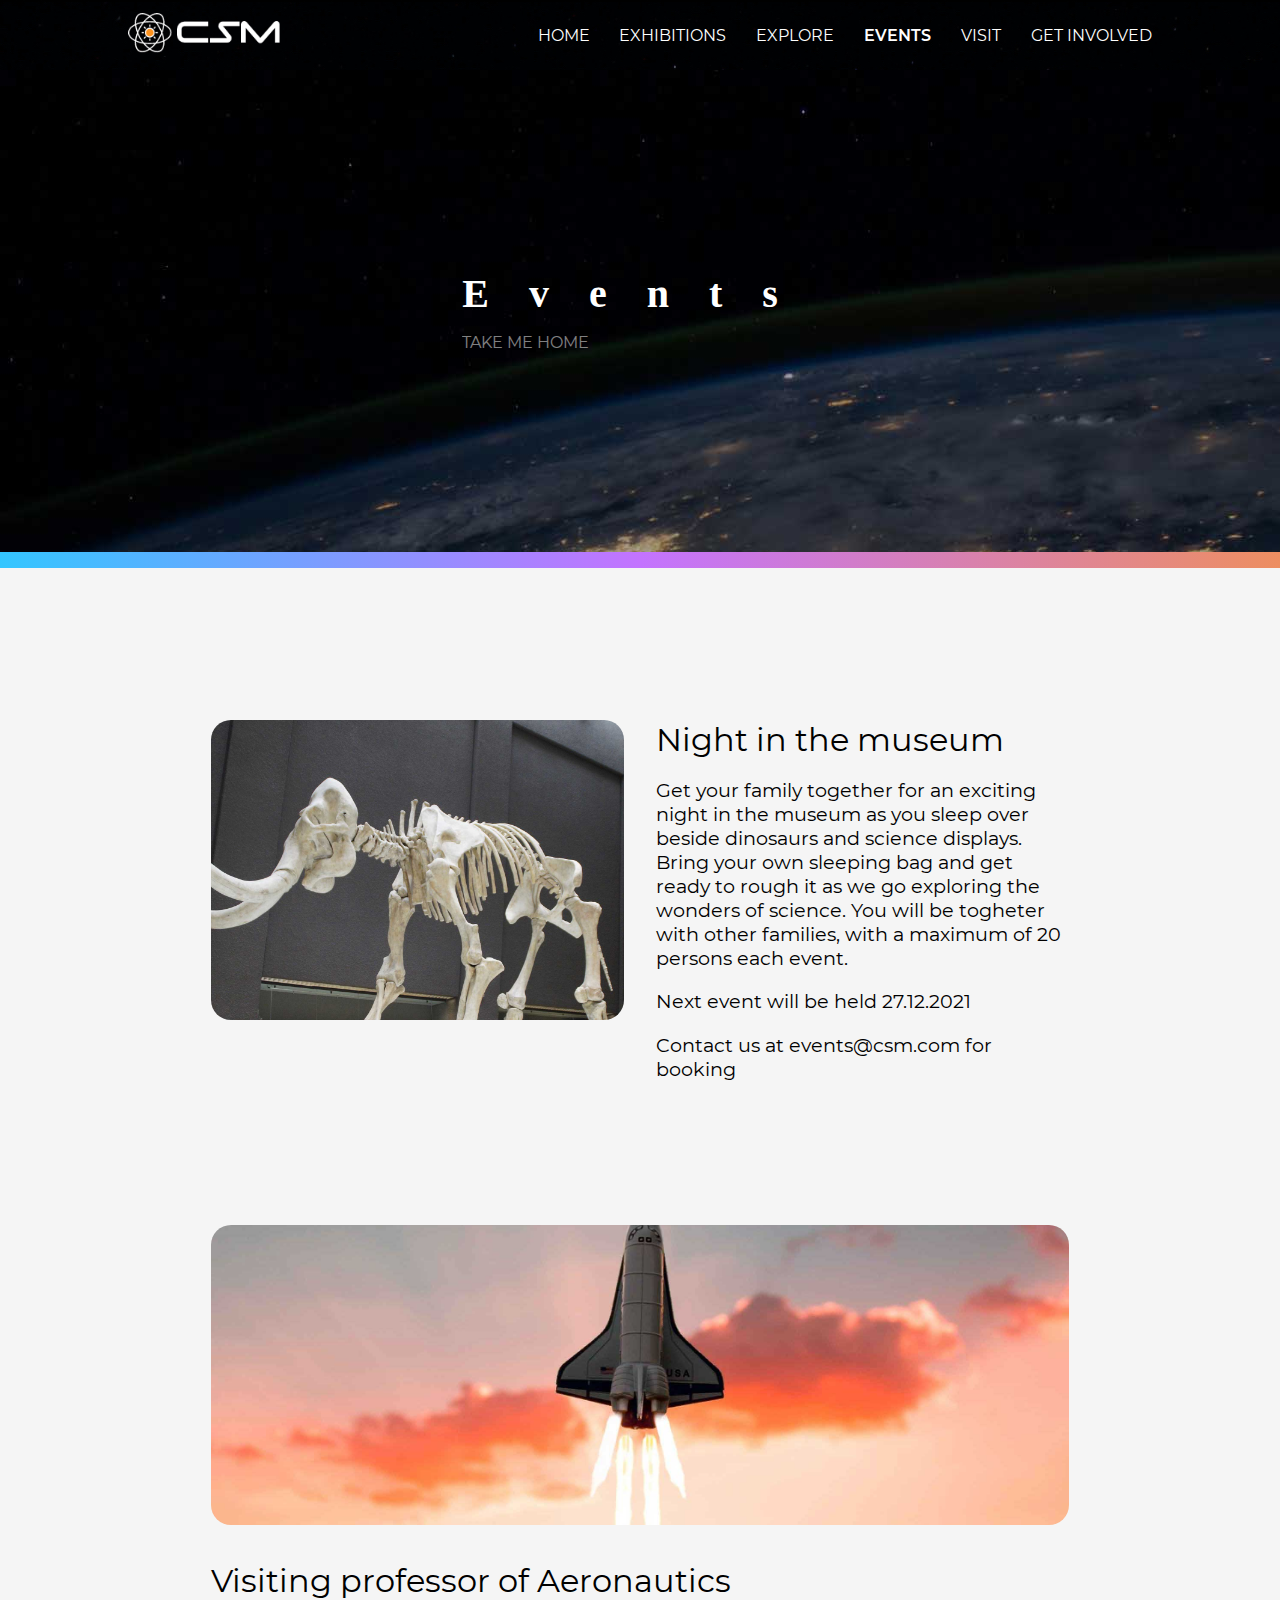
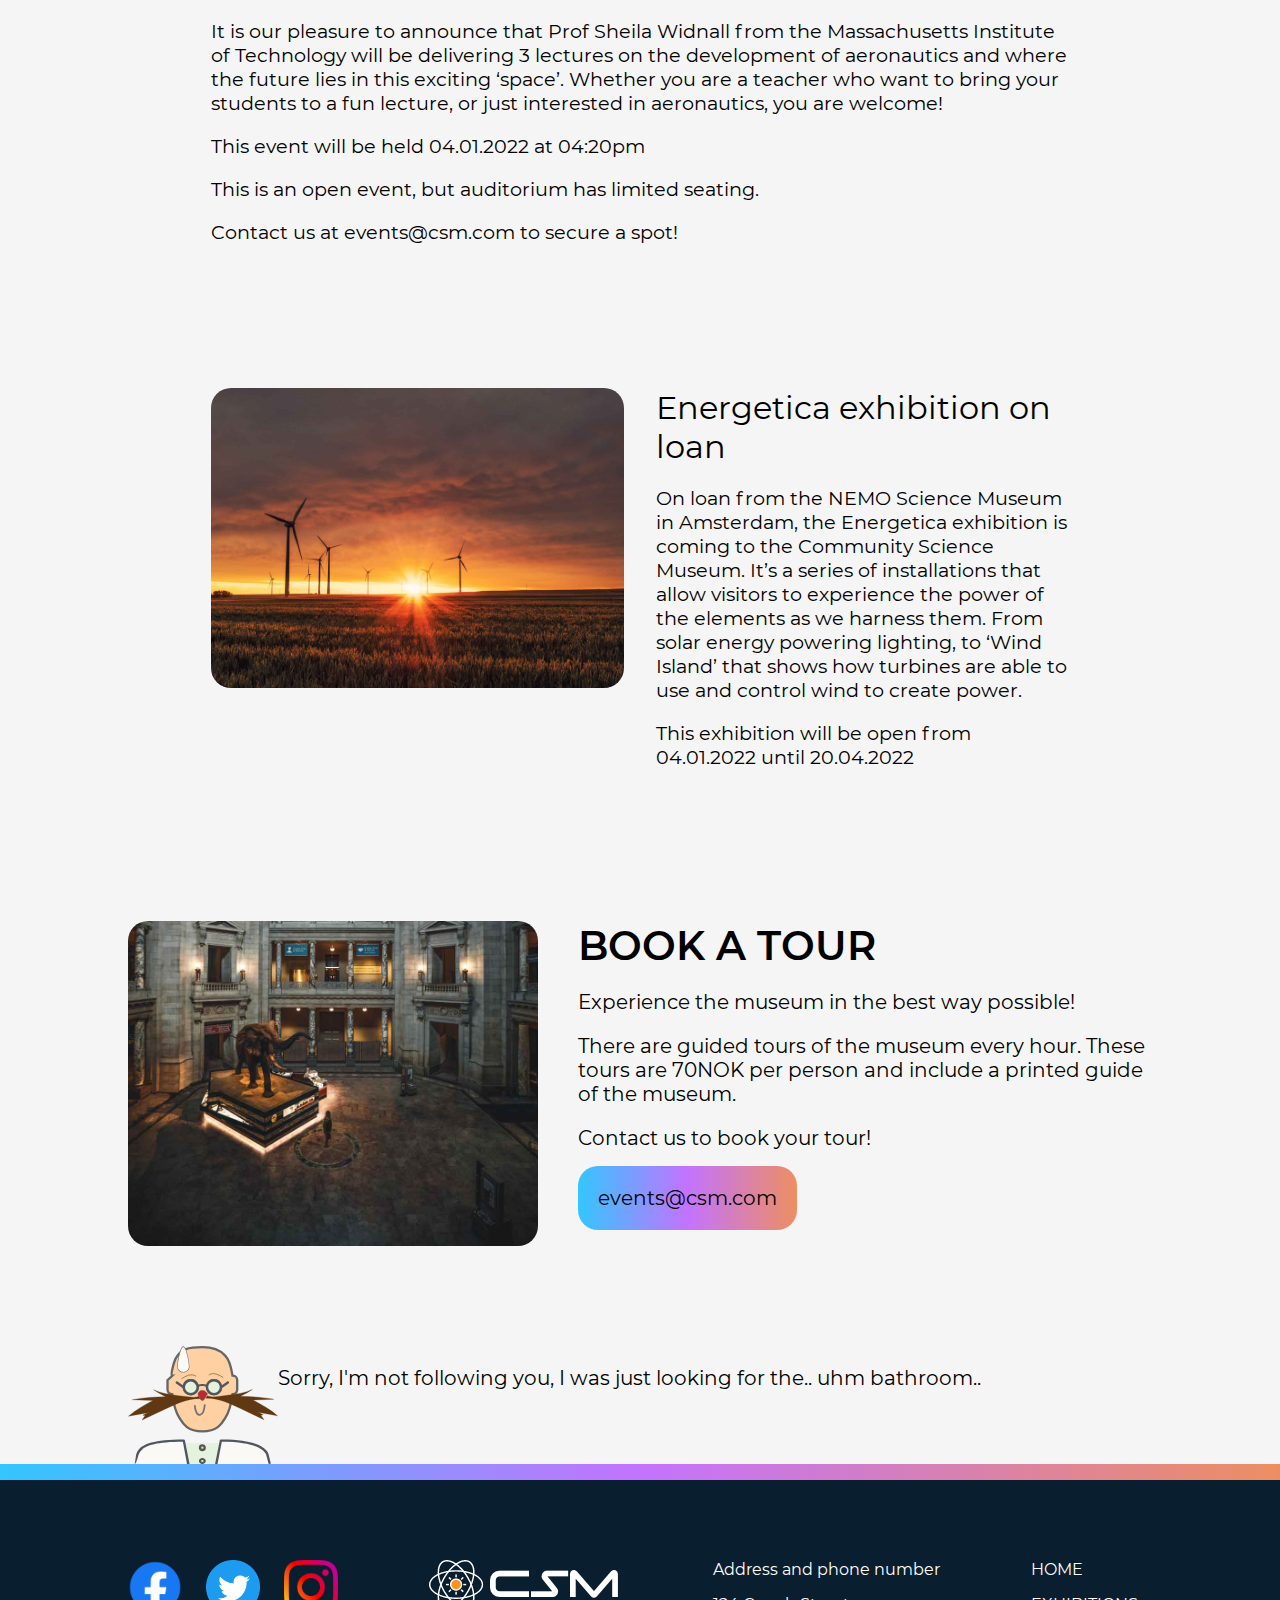
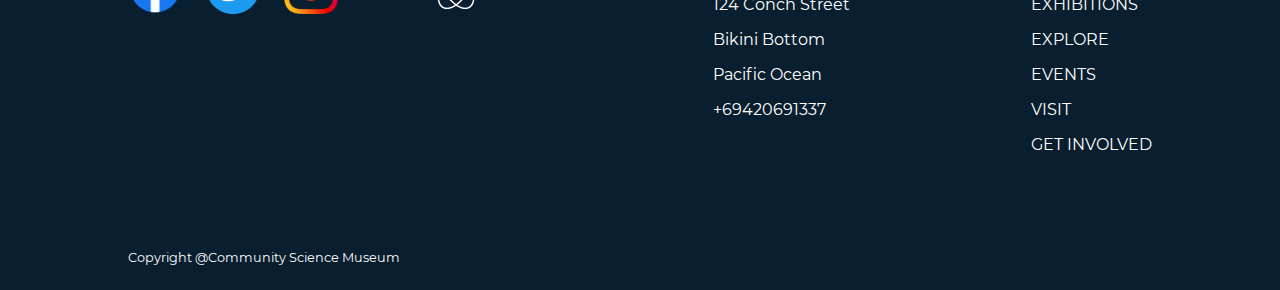
==== commit f2158b87: "ye" ====
--- a/events.html
+++ b/events.html
@@ -73,6 +73,22 @@
                 </div>
             </div>
         </div>
+    </section>
+    <section class="book-a-tour">
+        <div class="book-a-tour-container">
+            <div class="book-a-tour-flex">
+                <div class="book-a-tour-img"><img src="/images/night.jpg" alt="Image of a mammuth in the museum"></div>
+                <div class="book-a-tour-text-wrap">
+                    <h2>Book a tour</h2>
+                    <p>Experience the museum in the best way possible!</p>
+                    <p>There are guided tours of the museum every hour. These tours are 70NOK per person and include a printed guide of the museum.</p>
+                    <p>Contact us to book your tour!</p>
+                    <div class="book-a-tour-cta">
+                        <p>events@csm.com</p>
+                    </div>
+                </div>
+            </div>
+        </div>
         <div class="dr-egghead-events">
             <img src="/svg/egghead-swetting.svg" alt="Drawing of Dr. Egghead">
             <p>Sorry, I'm not following you, I was just looking for the.. uhm bathroom..</p>
--- a/stylesheet.css
+++ b/stylesheet.css
@@ -579,6 +579,7 @@
     padding: 2em;
     border-radius: 20px;
     margin: 80px auto 120px;
+    width: fit-content;
 }
 
 .contact-mail p {
@@ -641,7 +642,11 @@
     display: block;
     margin-top: 1em;
     text-align: left;
-    
+    opacity: 0.5;
+}
+
+.hero-text a:hover {
+    opacity: 1;
 }
 
 /* --------------------------- FOR KIDS ----------------------------- */ 
@@ -750,9 +755,55 @@
 /* -------------------------- VISIT SECTION ------------------------ */
 
 
-.visit-information h3, .visit-information a {
-    color: black;
-}
+/* BOOK A TOUR */
+
+.book-a-tour {
+    padding-top: 120px;
+}
+
+.book-a-tour p {
+    color: black;
+    font-size: 20px;
+    margin-top: 1em;
+}
+
+.book-a-tour-container {
+    width: 80%;
+    margin: auto;
+}
+
+.book-a-tour-flex {
+    display: flex;
+    flex-direction: column;
+    gap: 40px;
+}
+
+.book-a-tour-img {
+    flex: 0 0 40%;
+}
+
+.book-a-tour-img img {
+    width: 100%;
+    height: 100%;
+    border-radius: 20px;
+}
+
+
+.book-a-tour-cta {
+    background: linear-gradient(0.75turn, #ed8e61, #c373ff, #33c6ff);
+    display: flex;
+    width: fit-content;
+    border-radius: 20px;
+    margin-top: 1em;
+}
+
+.book-a-tour-cta p {
+    margin-top: 0px;
+    padding: 1em;
+}
+
+/* VISIT INFO CARDS */
+
 
 .visit-card h3 {
     padding: 80px 0px 40px;
@@ -766,7 +817,7 @@
 }
 
 .visit-information {
-    background-color: #FAF9F5;
+    background-color: whitesmoke;
     padding: 120px 10% 160px;
 }
 
@@ -785,6 +836,8 @@
     padding: 0 3em 3em;
     min-width: 310px;
     width: 100%;
+    background-color: whitesmoke;
+    box-shadow: rgb(199, 199, 199) 0 0 15px;
 }
 
 .visit-card:hover {
@@ -794,18 +847,19 @@
 .visit-card a {
     text-decoration: underline;
     text-transform: none;
+    color: black;
 }
 
 .visit-card-1 {
-    background-color: #DFF0FD;
+    background-color: #c2e9ff6c;
 }
 
 .visit-card-2 {
-    background-color: #FFF4E8;
+    background-color: #d9d7ff6e;
 }
 
 .visit-card-3 {
-    background-color: #E9F4EC;
+    background-color: #ebc3dd65;
 }
 
 .visit-card-3 p, .visit-card-4 p, .visit-card-5 p, .visit-card-6 p {
@@ -813,15 +867,15 @@
 }
 
 .visit-card-4 {
-    background-color: #F2F2F2;
+    background-color: #ebc3dd6c;
 }
 
 .visit-card-5 {
-    background-color: #FBFDE5;
+    background-color: #fbfde594;
 }
 
 .visit-card-6 {
-    background-color: #DFF0FD;
+    background-color: #dff0fd81;
 }
 
 
@@ -1137,6 +1191,10 @@
         text-align: left;
     }
 
+    .book-a-tour-flex {
+        flex-direction: row;
+    }
+
  
 
   }
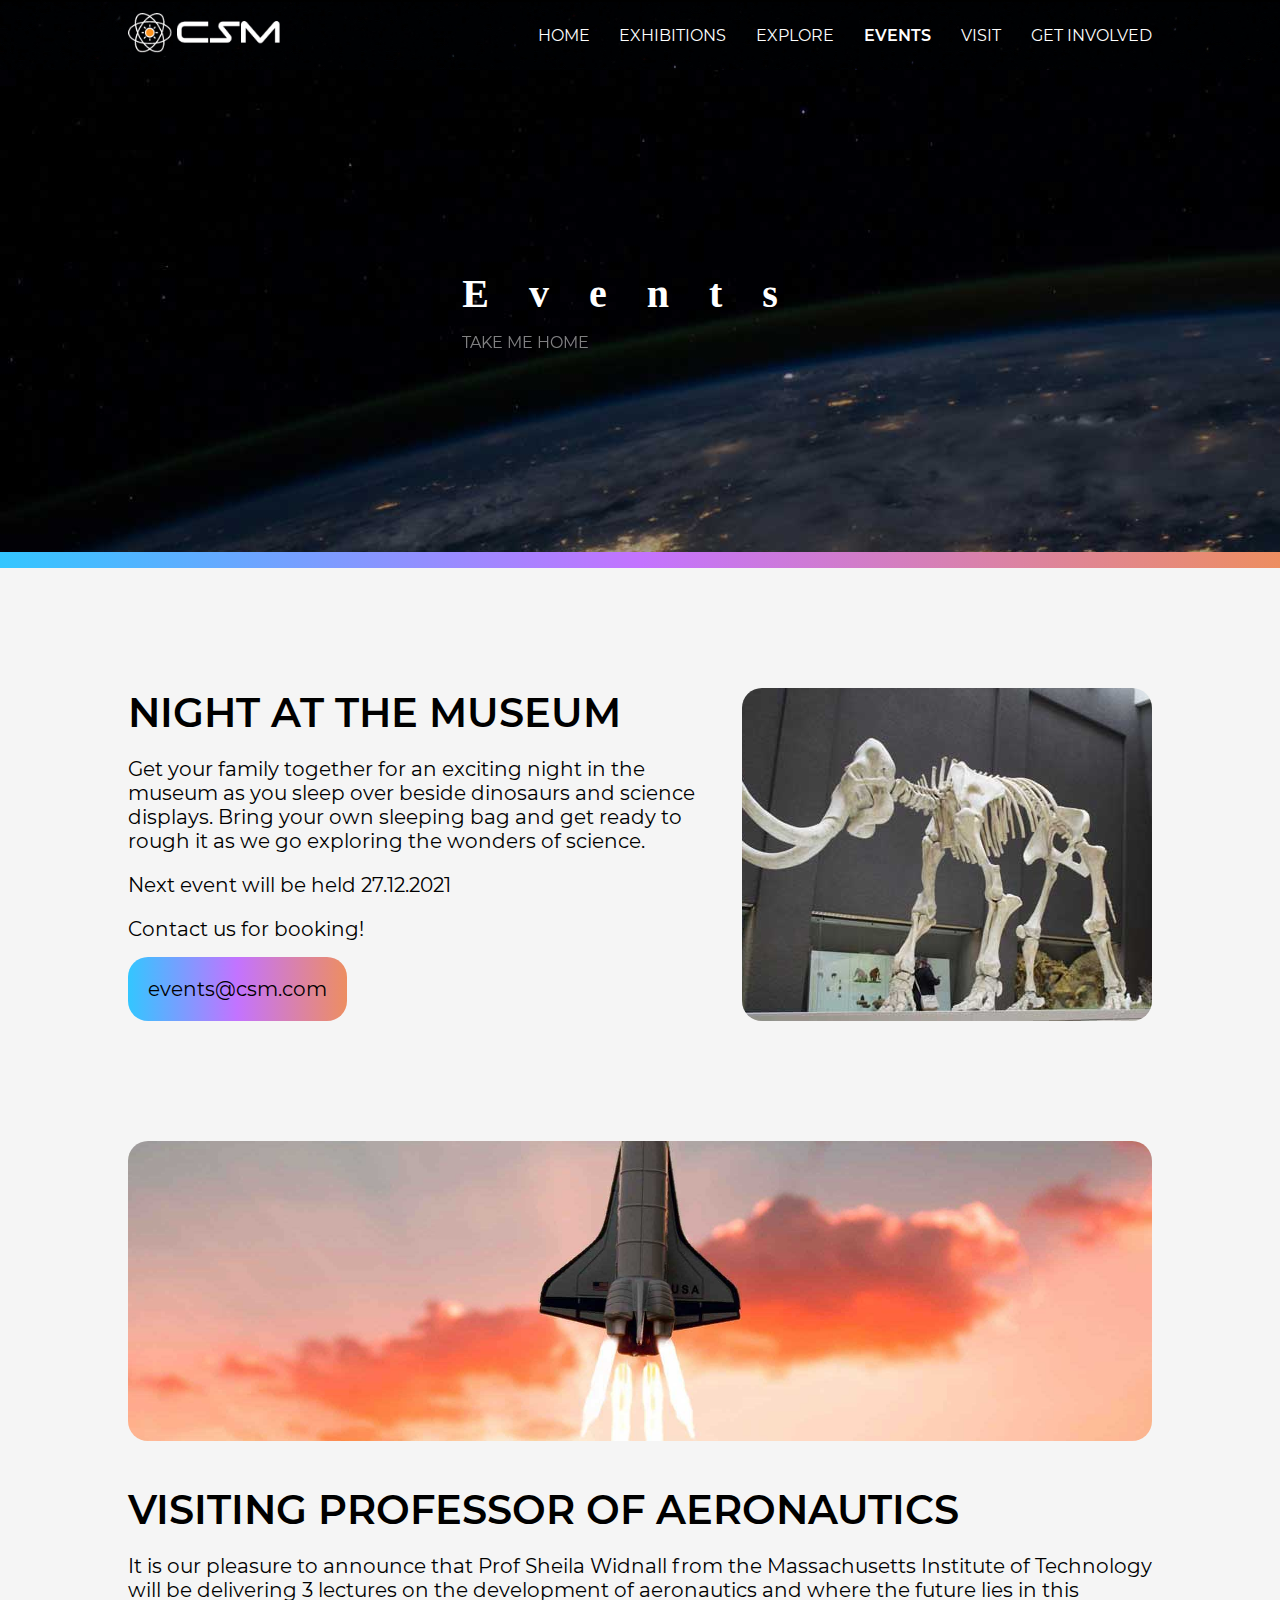
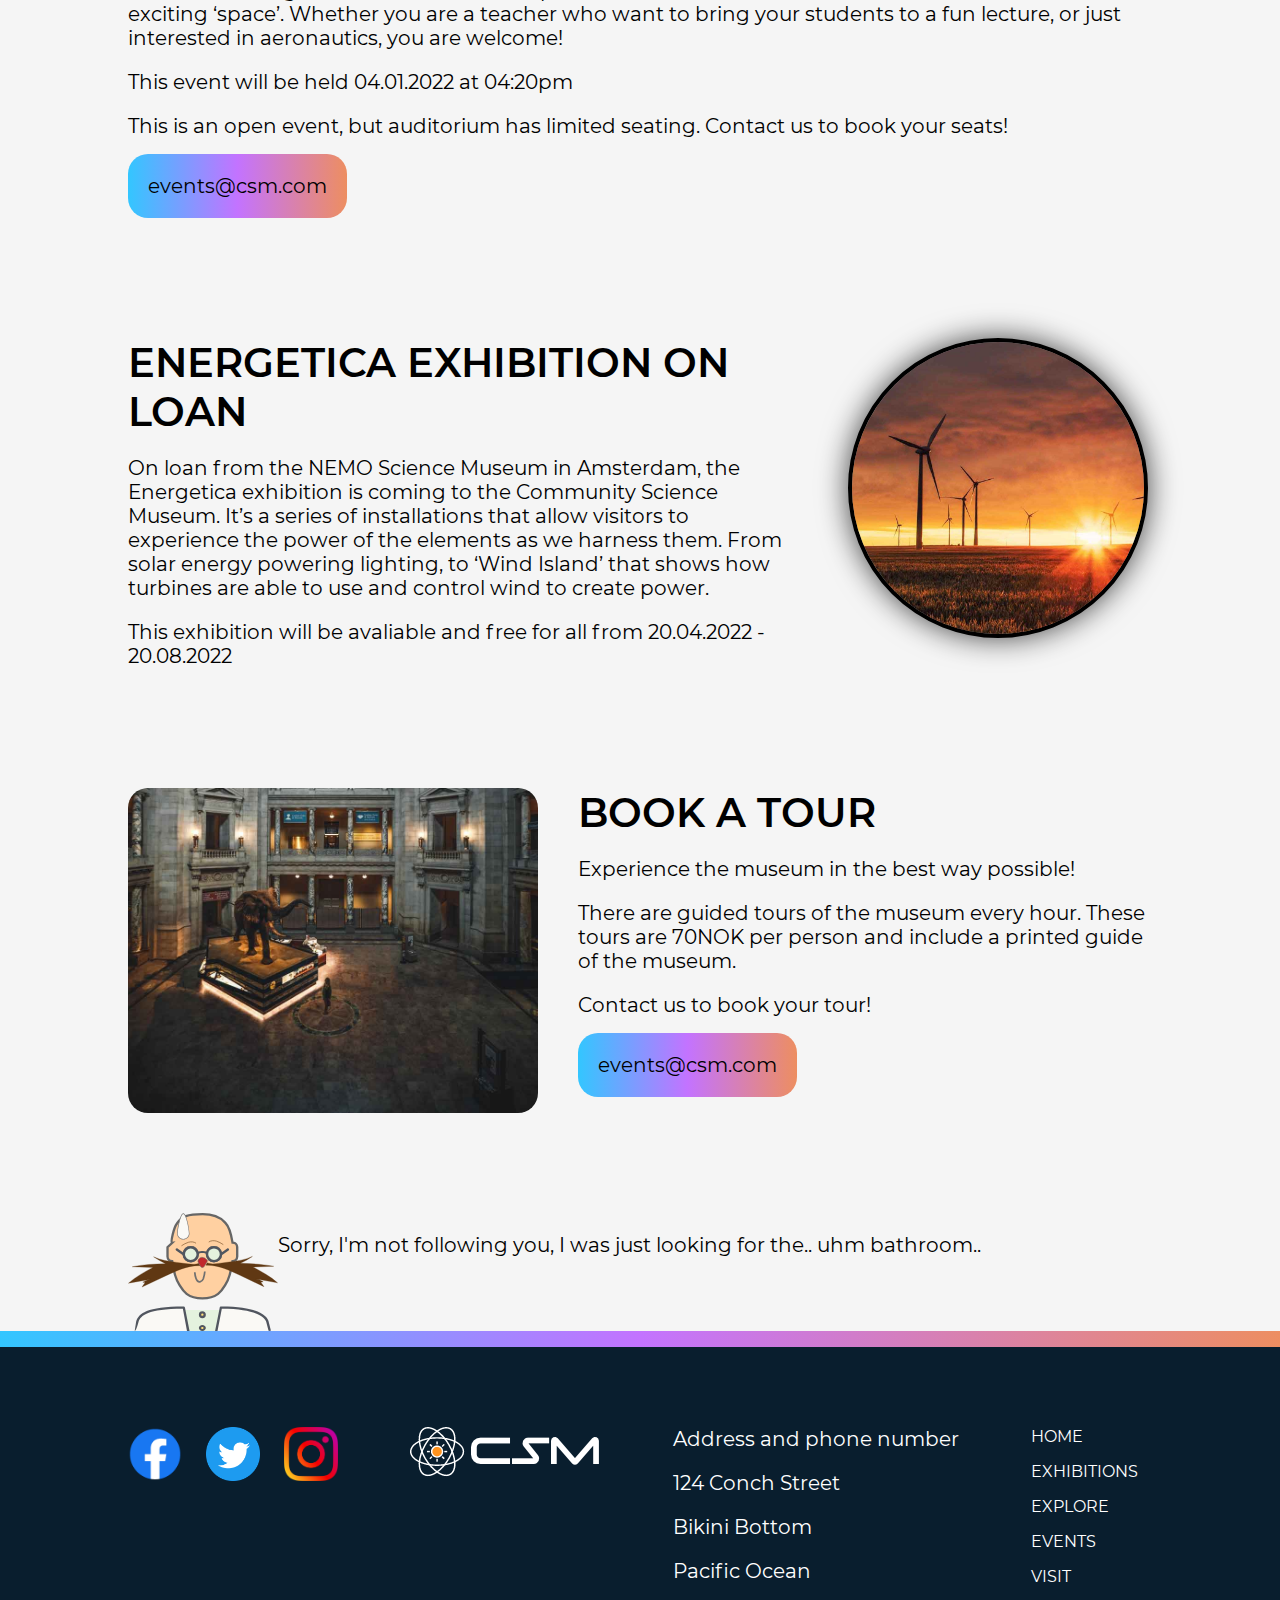
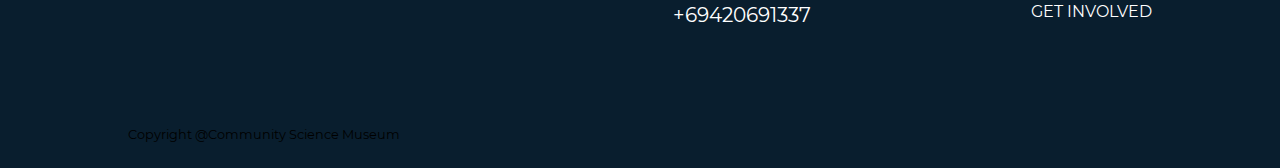
==== commit f4e6ce21: "events page and dry" ====
--- a/events.html
+++ b/events.html
@@ -32,44 +32,41 @@
     <div class="blue-line">
     </div>
     <section class="events-page">
-        <div class="events-container">
-            <div class="event-card-wrapper">
-                <div class="night-at-museum events-card">
-                    <div class="event-card-img">
-                        <img src="/images/night-at-museum.jpg" alt="Skeleton of a mammuth">
-                    </div>
-                    <div class="events-text-wrap">
-                        <h3>Night in the museum</h3>
-                        <p>Get your family together for an exciting night in the museum as you sleep over beside dinosaurs and science displays. Bring your own sleeping bag and get ready to rough it as we go exploring the wonders of science. You will be togheter with other families, with a maximum of 20 persons each event.</p>
-                        <p>Next event will be held 27.12.2021</p>
-                        <p>Contact us at events@csm.com for booking</p>
+        <div class="events-content-container">
+            <div class="events-flex-1 events-flex">
+                <div class="events-flex-1-img"><img src="/images/card-night-at-museum.jpg" alt="Image of a mammuth skeleton"></div>
+                <div class="events-text-wrap">
+                    <h2>Night at the museum</h2>
+                    <p>Get your family together for an exciting night in the museum as you sleep over beside dinosaurs and science displays. Bring your own sleeping bag and get ready to rough it as we go exploring the wonders of science.</p>
+                    <p>Next event will be held 27.12.2021</p>
+                    <p>Contact us for booking!</p>
+                    <div class="book-a-tour-cta">
+                        <p>events@csm.com</p>
                     </div>
                 </div>
-                <div class="events-card visit-prof">
-                    <div class="event-card-img visit-prof-img">
-                        <img src="/images/visiting-prof.jpg" alt="Picture of a rocket">
-                    </div>
-                    <div class="events-text-wrap">
-                        <h3>Visiting professor of Aeronautics</h3>
-                       <p>It is our pleasure to announce that Prof Sheila Widnall from the Massachusetts Institute of Technology will be delivering 3 lectures on the development of aeronautics and where the future lies in this exciting ‘space’.
+            </div>
+            <div class="events-flex-2 events-flex">
+                <div class="events-flex-2-img"><img src="/images/visiting-prof.jpg" alt="Image of a rocketship"></div>
+                <div class="events-text-wrap">
+                    <h2>Visiting professor of Aeronautics</h2>
+                    <p>It is our pleasure to announce that Prof Sheila Widnall from the Massachusetts Institute of Technology will be delivering 3 lectures on the development of aeronautics and where the future lies in this exciting ‘space’.
                         Whether you are a teacher who want to bring your students to a fun lecture, or just interested in aeronautics, you are welcome! </p>
-                        <p>This event will be held 04.01.2022 at 04:20pm</p>
-                        <p>This is an open event, but auditorium has limited seating.</p>
-                        <p>Contact us at events@csm.com to secure a spot!</p>
+                    <p>This event will be held 04.01.2022 at 04:20pm</p>
+                    <p>This is an open event, but auditorium has limited seating. Contact us to book your seats!</p>
+                    <div class="book-a-tour-cta">
+                        <p>events@csm.com</p>
                     </div>
                 </div>
-                <div class="events-card">
-                    <div class="event-card-img">
-                        <img src="/images/energy.jpg" alt="Skeleton of a mammuth">
-                    </div>
-                    <div class="events-text-wrap">
-                        <h3>Energetica exhibition on loan</h3>
-                        <p>On loan from the NEMO Science Museum in Amsterdam, the Energetica exhibition is coming to 
-                            the Community Science Museum. It’s a series of installations that allow visitors to experience the 
-                            power of the elements as we harness them. From solar energy powering lighting, to ‘Wind Island’ 
-                            that shows how turbines are able to use and control wind to create power.</p>
-                        <p>This exhibition will be open from 04.01.2022 until 20.04.2022</p>
-                    </div>
+            </div>
+            <div class="events-flex-3 events-flex">
+                <div class="events-flex-3-img"><img src="/images/energy-1.jpg" alt="Image of windmills in a field"></div>
+                <div class="events-text-wrap">
+                    <h2>Energetica exhibition on loan</h2>
+                    <p>On loan from the NEMO Science Museum in Amsterdam, the Energetica exhibition is coming to 
+                        the Community Science Museum. It’s a series of installations that allow visitors to experience the 
+                        power of the elements as we harness them. From solar energy powering lighting, to ‘Wind Island’ 
+                        that shows how turbines are able to use and control wind to create power.</p>
+                    <p>This exhibition will be avaliable and free for all from 20.04.2022 - 20.08.2022</p>
                 </div>
             </div>
         </div>
--- a/stylesheet.css
+++ b/stylesheet.css
@@ -45,8 +45,9 @@
 
 p {
     font-family: 'Montserrat';
-    color: white;
+    color: black;
     font-weight: normal;
+    font-size: 20px;
 }
 
 h1 {
@@ -156,6 +157,7 @@
 .footer-text-wrap p {
     padding-bottom: 1em;
     text-align: center;
+    color: white;
 }
 
 .social-media-flex {
@@ -223,6 +225,7 @@
 
 .speech-text p {
     padding: 12px 0px;
+    color: white;
 }
 
 .speech-text {
@@ -294,6 +297,7 @@
 
 .hero-below-text p {
     font-size: 20px;
+    color: white;
 }
 
 .orion {
@@ -333,6 +337,7 @@
 
 .speech-text-2 p {
     font-size: 18px;
+    color: white;
 }
 
 
@@ -386,7 +391,6 @@
 }
 
 .heading-exhibitions h2 {
-    color: black;
     text-align: center;
 }
 
@@ -409,8 +413,6 @@
 }
 
 .card p {
-    color: black;
-    font-family: 'Montserrat';
     font-weight: 500;
     padding: 16px 0;
     font-size: 24px;
@@ -495,7 +497,6 @@
 }
 
 .news-card p {
-    color: black;
     font-size: 16px;
     padding-bottom: 60px;
     
@@ -523,13 +524,11 @@
 }
 
 .get-involved p {
-    color: black;
     font-size: 20px;
     text-align: left;
 }
 
 .get-involved h2 {
-    color: black;
     padding: 120px 0px 120px;
 }
 
@@ -608,7 +607,6 @@
 }
 
 .dr-egghead-bottom p {
-    color: black;
     width: 100%;
     padding: 8px;
     z-index: 1000;
@@ -656,7 +654,6 @@
 }
 
 .for-kids p, .teachers-and-researchers-section p {
-    color: black;
     font-size: 20px;
     padding-bottom: 1em;
 }
@@ -762,7 +759,6 @@
 }
 
 .book-a-tour p {
-    color: black;
     font-size: 20px;
     margin-top: 1em;
 }
@@ -786,6 +782,7 @@
     width: 100%;
     height: 100%;
     border-radius: 20px;
+    object-fit: cover;
 }
 
 
@@ -811,7 +808,6 @@
 }
 
 .visit-information p {
-    color: black;
     margin: 1em 0px;
     font-size: 20px;
 }
@@ -888,7 +884,6 @@
 .cosmo-section p, .evolution-section p, .bioligy-section p, .robotics-section p, .ecology-section p {
     margin: 1em 0px;
     font-size: 20px;
-    color: black;
 }
 
 .background {
@@ -973,70 +968,67 @@
 
 /* ------------------------ NEWS AND EVENTS PAGE ----------------------- */
 
-.events-container img {
+
+.events-page {
+    background: whitesmoke;
+}
+
+.events-content-container {
+    width: 80%;
+    margin: auto;
+}
+
+.events-flex {
+    display: flex;
+    flex-direction: column;
+    padding-top: 120px;
+    gap: 40px;
+}
+
+.events-flex-1-img {
+    flex: 0 0 40%;
+}
+
+.events-page img {
+    border-radius: 20px;
     width: 100%;
     height: 100%;
     object-fit: cover;
-    border-radius: 20px;
+}
+
+.events-flex p {
+    margin-top: 1em;
+}
+
+.book-a-tour-cta p {
+    margin-top: 0px;
+}
+
+.events-flex-2-img img {
     max-height: 300px;
 }
 
-.events-page h3 {
-    margin: 0;
-    font-size: 32px;
-    font-weight: 500;
-}
-
-.events-container p {
-    color: black;
-    font-size: 1.2rem;
-    margin: 1em 0 0;
-}
-
-.events-page {
-    background: whitesmoke;
-    padding: 120px 10% 0px;
-}
-
-.events-page h1 {
-    padding: 80px 0 80px;
-    text-align: center;
-    color: #091E2E;
-}
-
-.events-container {
-    width: 90%;
+.events-flex-3-img img {
+    border-radius: 50%;
+    object-fit: cover;
+    max-height: 300px;
+    max-width: 300px;
+    display: block;
     margin: auto;
-}
-
-.event-card-wrapper {
-    display: flex;
+    border: 4px solid black;
+    filter: drop-shadow( #414141 0px 0px 15px);
+}
+
+.events-flex-3 {
     flex-direction: column;
-    gap: 80px;
-}
-
-.events-card {
-    display: flex;
-    flex-direction: column;
-    border-radius: 20px;
-    padding: 1rem;
-}
-
-.event-card-img {
-    padding: 1rem;
-    flex: 1 1 50%;
-}
-
-.visit-prof-img img {
-    max-height: 300px;
-}
-
-.events-text-wrap {
-    padding: 1rem;
-    display: flex;
-    flex: 1 1 50%;
-    flex-direction: column;
-}
+}
+
+.events-flex-3-img {
+    flex: 0 0 30%;
+}
+
+
+
 
 .dr-egghead-events {
     display: flex;
@@ -1047,10 +1039,6 @@
 
 .dr-egghead-events img {
     max-width: 150px;
-}
-
-.dr-egghead-events p {
-    color: black;
 }
 
 
@@ -1194,6 +1182,12 @@
     .book-a-tour-flex {
         flex-direction: row;
     }
+
+    .events-flex-1 {
+        flex-direction: row-reverse;
+    }
+
+    
 
  
 
@@ -1240,6 +1234,10 @@
     .footer-wrap {
         justify-content: space-between;
     }
+
+    .events-flex-3 {
+        flex-direction: row-reverse;
+    }
 }
 
   @media (min-width: 1300px) {
